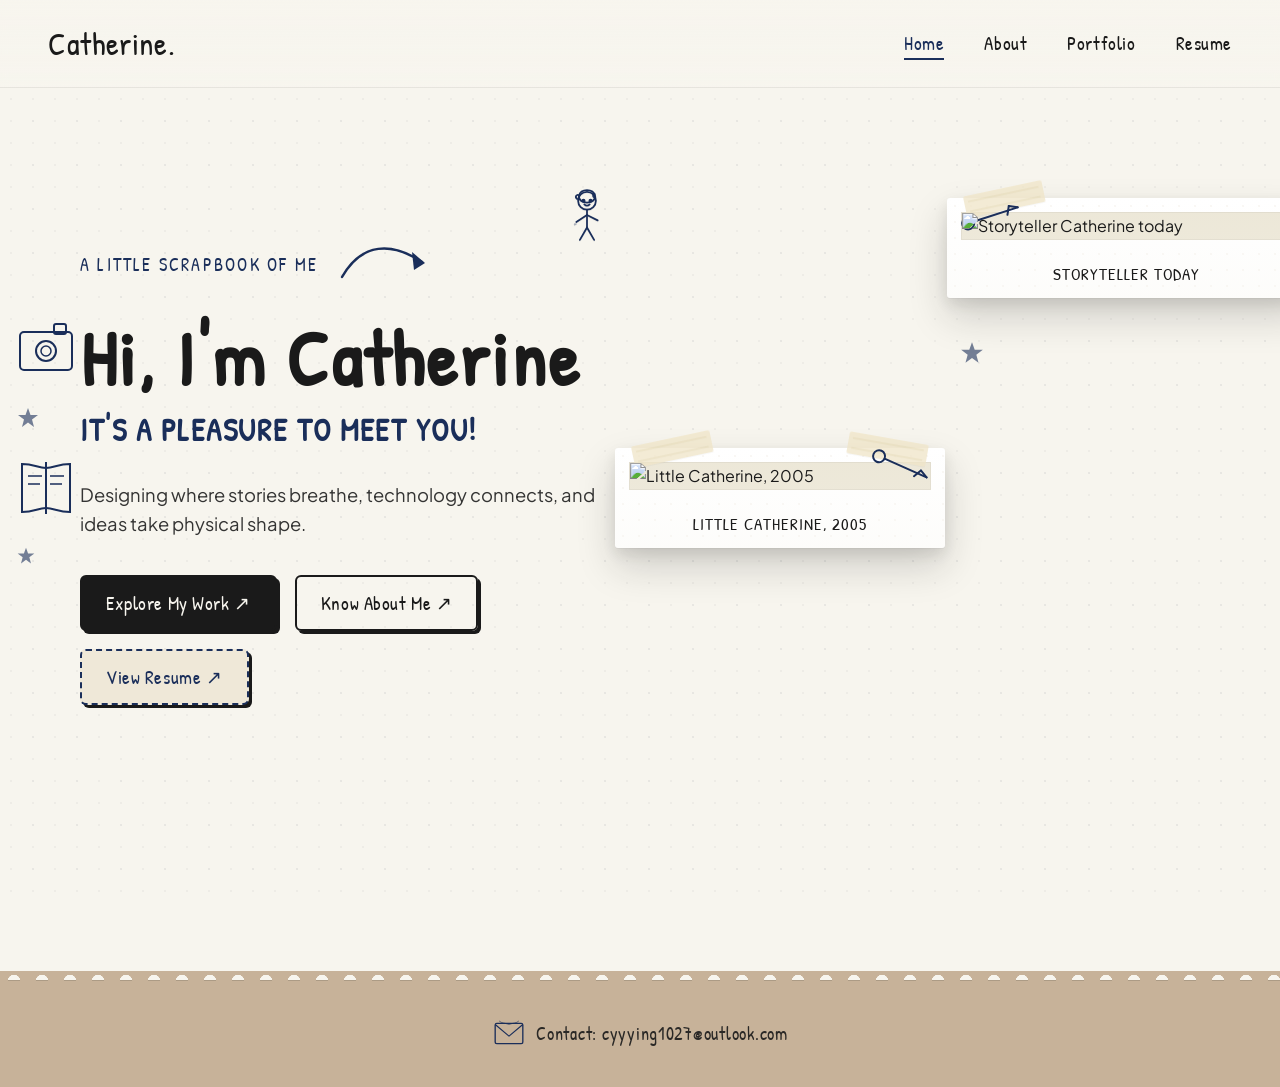
==== index.html @ c25a2c74 "Fix relative paths and apply preload=none for video performance" ====
<!DOCTYPE html>
<html lang="en">
<head>
  <meta charset="UTF-8" />
  <meta name="viewport" content="width=device-width, initial-scale=1.0" />
  <title>Catherine — Scrapbook Portfolio</title>
  <link rel="preconnect" href="https://fonts.googleapis.com" />
  <link rel="preconnect" href="https://fonts.gstatic.com" crossorigin />
  <link href="https://fonts.googleapis.com/css2?family=Patrick+Hand&family=Plus+Jakarta+Sans:wght@400;500;600&display=swap" rel="stylesheet" />
  <link rel="stylesheet" href="style.css" />
</head>
<body class="paper-bg">
  <svg class="doodle-defs" aria-hidden="true">
    <defs>
      <path id="arrow-curve" d="M10,80 C40,20 70,20 100,10" />
      <g id="safety-pin">
        <circle cx="8" cy="8" r="6" fill="none" stroke="#1a2e5a" stroke-width="2"/>
        <line x1="14" y1="8" x2="60" y2="8" stroke="#1a2e5a" stroke-width="2" stroke-linecap="round"/>
        <line x1="60" y1="8" x2="52" y2="4" stroke="#1a2e5a" stroke-width="2" stroke-linecap="round"/>
        <line x1="52" y1="4" x2="48" y2="12" stroke="#1a2e5a" stroke-width="2" stroke-linecap="round"/>
      </g>
      <g id="doodle-camera">
        <rect x="4" y="14" width="52" height="38" rx="4" fill="none" stroke="#1a2e5a" stroke-width="2"/>
        <circle cx="30" cy="33" r="10" fill="none" stroke="#1a2e5a" stroke-width="2"/>
        <circle cx="30" cy="33" r="5" fill="none" stroke="#1a2e5a" stroke-width="1.5"/>
        <rect x="38" y="6" width="12" height="10" rx="2" fill="none" stroke="#1a2e5a" stroke-width="2"/>
      </g>
      <g id="doodle-book">
        <line x1="30" y1="4" x2="30" y2="56" stroke="#1a2e5a" stroke-width="2"/>
        <path d="M6,6 C18,6 22,10 30,10 C38,10 42,6 54,6 L54,54 C42,54 38,50 30,50 C22,50 18,54 6,54 Z" fill="none" stroke="#1a2e5a" stroke-width="2"/>
        <line x1="12" y1="18" x2="26" y2="18" stroke="#1a2e5a" stroke-width="1.5"/>
        <line x1="12" y1="26" x2="24" y2="26" stroke="#1a2e5a" stroke-width="1.5"/>
        <line x1="34" y1="18" x2="48" y2="18" stroke="#1a2e5a" stroke-width="1.5"/>
        <line x1="34" y1="26" x2="46" y2="26" stroke="#1a2e5a" stroke-width="1.5"/>
      </g>
      <g id="doodle-star">
        <path d="M12,2 L14.5,9 L22,9 L16,13.5 L18,21 L12,16.5 L6,21 L8,13.5 L2,9 L9.5,9 Z" fill="#1a2e5a" opacity="0.6"/>
      </g>
      <g id="doodle-little-girl" stroke="#1a2e5a" stroke-width="2" stroke-linecap="round" stroke-linejoin="round" fill="none">
        <circle cx="36" cy="18" r="10"/>
        <path d="M27,12 C29,4 43,4 45,12 C46,14 44,15 43,13 C42,10 45,8 45,12 C46,18 40,20 36,20 C32,20 26,18 27,12 Z"/>
        <path d="M27,12 C24,10 22,14 25,16" stroke-linecap="round"/>
        <circle cx="32" cy="18" r="1.3" fill="#1a2e5a"/>
        <circle cx="40" cy="18" r="1.3" fill="#1a2e5a"/>
        <path d="M33,22 C35,24 37,24 39,22" stroke-linecap="round"/>
        <path d="M36,28 L36,48"/>
        <path d="M36,34 L24,42"/>
        <path d="M36,34 L48,40"/>
        <path d="M36,48 L28,62"/>
        <path d="M36,48 L44,62"/>
        <path d="M25,44 C22,42 20,44 22,46 L25,44 Z" fill="#1a2e5a" opacity="0.35" stroke="none"/>
      </g>
      <g id="doodle-camera-girl" stroke="#1a2e5a" stroke-width="2" stroke-linecap="round" stroke-linejoin="round" fill="none">
        <circle cx="32" cy="16" r="9"/>
        <path d="M24,10 C26,2 38,2 40,10"/>
        <circle cx="28.5" cy="16" r="1.1" fill="#1a2e5a"/>
        <circle cx="35.5" cy="16" r="1.1" fill="#1a2e5a"/>
        <path d="M30,20 C31,21 33,21 34,20" stroke-linecap="round"/>
        <path d="M32,25 L32,46"/>
        <path d="M32,30 L20,38"/>
        <path d="M18,36 L8,34 C6,32 8,28 11,30 L15,33"/>
        <rect x="6" y="24" width="15" height="11" rx="2"/>
        <circle cx="13.5" cy="29.5" r="2.5"/>
        <circle cx="13.5" cy="29.5" r="1" fill="#1a2e5a"/>
        <path d="M21,26 L21,23 C21,21 19,21 19,23"/>
        <path d="M32,30 L44,36"/>
        <path d="M32,46 L25,60"/>
        <path d="M32,46 L39,60"/>
      </g>
      <g id="tape-strip">
        <rect x="0" y="0" width="80" height="22" rx="2" fill="#f0e6c8" opacity="0.75"/>
        <line x1="4" y1="6" x2="76" y2="6" stroke="#d4c79a" stroke-width="0.75" opacity="0.5"/>
        <line x1="4" y1="16" x2="76" y2="16" stroke="#d4c79a" stroke-width="0.75" opacity="0.5"/>
      </g>
      <g id="doodle-envelope">
        <rect x="6" y="12" width="52" height="38" rx="3" fill="none" stroke="#1a2e5a" stroke-width="2.2" stroke-linejoin="round"/>
        <path d="M6,14 L32,36 L58,14" fill="none" stroke="#1a2e5a" stroke-width="2.2" stroke-linejoin="round"/>
        <path d="M6,14 L6,50 M58,14 L58,50" stroke="#1a2e5a" stroke-width="1.6" opacity="0.55"/>
        <path d="M14,8 C18,12 24,11 32,14 C40,11 46,12 50,8" fill="none" stroke="#1a2e5a" stroke-width="1.6" stroke-linecap="round" opacity="0.7"/>
      </g>
    </defs>
  </svg>

  <nav class="top-nav">
    <a href="index.html" class="nav-logo">Catherine.</a>
    <ul class="nav-links">
      <li><a href="index.html" class="nav-link active">Home</a></li>
      <li><a href="about.html" class="nav-link">About</a></li>
      <li><a href="portfolio.html" class="nav-link">Portfolio</a></li>
      <li><a href="assets/resume.pdf" target="_blank" rel="noopener" class="nav-link">Resume</a></li>
    </ul>
  </nav>

  <main class="hero-main">
    <section class="hero-left">
      <div class="kicker-wrap">
        <span class="kicker">A LITTLE SCRAPBOOK OF ME</span>
        <svg class="wiggly-arrow wiggle" width="110" height="60" viewBox="0 0 110 60" aria-hidden="true">
          <path d="M10,45 C30,10 60,10 90,30" fill="none" stroke="#1a2e5a" stroke-width="2.5" stroke-linecap="round"/>
          <polygon points="80,20 93,31 82,38" fill="#1a2e5a"/>
        </svg>
      </div>
      <h1 class="hero-title">Hi, I'm Catherine</h1>
      <h2 class="hero-subtitle">IT'S A PLEASURE TO MEET YOU!</h2>
      <p class="hero-bio">Designing where stories breathe, technology connects, and ideas take physical shape.</p>
      <div class="hero-cta hero-cta--three">
        <a href="portfolio.html" class="btn-hand btn-primary">
          Explore My Work ↗
        </a>
        <a href="about.html" class="btn-hand btn-ghost">
          Know About Me ↗
        </a>
        <a href="assets/resume.pdf" target="_blank" rel="noopener" class="btn-hand btn-ghost btn-ghost--alt">
          View Resume ↗
        </a>
      </div>

      <aside class="margin-doodles left">
        <svg class="doodle-cam wiggle" width="60" height="60" viewBox="0 0 60 60"><use href="#doodle-camera"/></svg>
        <svg class="doodle-star1 wiggle" width="24" height="24" viewBox="0 0 24 24"><use href="#doodle-star"/></svg>
        <svg class="doodle-book wiggle" width="60" height="60" viewBox="0 0 60 60"><use href="#doodle-book"/></svg>
        <svg class="doodle-star2 wiggle" width="20" height="20" viewBox="0 0 24 24"><use href="#doodle-star"/></svg>
      </aside>
    </section>

    <section class="hero-right">
      <article class="polaroid polaroid-childhood wiggle" style="--r: 4deg;">
        <span class="tape tape-tl"><svg width="80" height="22" viewBox="0 0 80 22"><use href="#tape-strip"/></svg></span>
        <span class="tape tape-tr"><svg width="80" height="22" viewBox="0 0 80 22"><use href="#tape-strip"/></svg></span>
        <svg class="pin pin-tr wiggle" width="64" height="16" viewBox="0 0 64 16"><use href="#safety-pin"/></svg>
        <div class="polaroid-img">
          <img src="assets/childhood.jpg" alt="Little Catherine, 2005" loading="eager" decoding="async" style="width: 100%; height: 100%; object-fit: cover; display: block;" />
        </div>
        <div class="polaroid-caption">LITTLE CATHERINE, 2005</div>
      </article>

      <article class="polaroid polaroid-present wiggle" style="--r: -4deg;">
        <span class="tape tape-tl"><svg width="80" height="22" viewBox="0 0 80 22"><use href="#tape-strip"/></svg></span>
        <svg class="pin pin-tl wiggle" width="64" height="16" viewBox="0 0 64 16"><use href="#safety-pin"/></svg>
        <div class="polaroid-img">
          <img src="assets/present.jpg" alt="Storyteller Catherine today" loading="eager" decoding="async" style="width: 100%; height: 100%; object-fit: cover; display: block;" />
        </div>
        <div class="polaroid-caption">STORYTELLER TODAY</div>
      </article>

      <svg class="peek-doodle peek-girl wiggle" width="64" height="70" viewBox="0 0 72 68" aria-hidden="true" style="--r: 16deg;">
        <use href="#doodle-little-girl"/>
      </svg>

      <aside class="margin-doodles right">
        <svg class="doodle-star3 wiggle" width="22" height="22" viewBox="0 0 24 24"><use href="#doodle-star"/></svg>
        <svg class="doodle-star4 wiggle" width="18" height="18" viewBox="0 0 24 24"><use href="#doodle-star"/></svg>
        <svg class="doodle-star5 wiggle" width="26" height="26" viewBox="0 0 24 24"><use href="#doodle-star"/></svg>
      </aside>
    </section>
  </main>

  <footer class="kraft-footer">
    <div class="footer-inner">
      <svg class="footer-envelope wiggle" width="34" height="34" viewBox="0 0 64 64" aria-hidden="true"><use href="#doodle-envelope"/></svg>
      <span class="footer-tag hand-text">Contact: cyyying1027@outlook.com</span>
    </div>
  </footer>

  <script src="script.js"></script>
</body>
</html>
---- style.css ----
:root {
  --paper: #f7f5ee;
  --kraft: #c7b299;
  --ink: #1a1a1a;
  --navy: #1a2e5a;
  --tape: #f0e6c8;
  --shadow: #1a1a1a;
  --sans: 'Plus Jakarta Sans', system-ui, -apple-system, sans-serif;
  --hand: 'Patrick Hand', 'Comic Sans MS', cursive;
  --radius: 6px;
  --ease: cubic-bezier(0.2, 0.8, 0.2, 1);
}

*, *::before, *::after { box-sizing: border-box; }

html, body {
  margin: 0;
  padding: 0;
  min-height: 100%;
  background: var(--paper);
  color: var(--ink);
  font-family: var(--sans);
  font-weight: 400;
  line-height: 1.6;
  -webkit-font-smoothing: antialiased;
  -moz-osx-font-smoothing: grayscale;
}

img,
video {
  image-rendering: -webkit-optimize-contrast;
  image-rendering: crisp-edges;
  image-orientation: from-image;
}

@supports (image-rendering: optimizeQuality) {
  img, video {
    image-rendering: optimizeQuality;
  }
}

img {
  transform: translateZ(0);
  backface-visibility: hidden;
}

.paper-bg {
  background-color: var(--paper);
  background-image:
    radial-gradient(rgba(26,26,26,0.04) 1px, transparent 1px),
    radial-gradient(rgba(26,46,90,0.03) 1px, transparent 1px);
  background-size: 22px 22px, 44px 44px;
  background-position: 0 0, 11px 11px;
  background-attachment: fixed;
}

.doodle-defs {
  position: absolute;
  width: 0;
  height: 0;
  overflow: hidden;
}

p, .edu-desc, .case-desc, .work-desc, .section-sub, .page-lede, .edu-place {
  font-family: var(--sans);
  font-weight: 400;
  line-height: 1.6;
  color: var(--ink);
}

h1, h2, h3, h4, h5, h6 {
  margin: 0 0 0.4em;
}

.hand-text,
.nav-logo,
.nav-link,
.kicker,
.hero-title,
.hero-subtitle,
.btn-hand,
.polaroid-caption,
.notebook-heading,
.notebook-link,
.footer-tag,
.hand-title,
.hand-heading,
.edu-year,
.case-tag,
.work-tag,
.strip-tag,
.star-note,
figcaption {
  font-family: var(--hand);
  letter-spacing: 0.03em;
  line-height: 1.35;
}

.nav-logo {
  font-size: 2rem;
  color: var(--ink);
  text-decoration: none;
  letter-spacing: 0.02em;
}

.nav-link {
  font-size: 1.2rem;
  color: var(--ink);
  text-decoration: none;
  position: relative;
  transition: color 0.2s var(--ease);
}

.nav-link::after {
  content: "";
  position: absolute;
  left: 0;
  right: 0;
  bottom: -4px;
  height: 2px;
  background: var(--navy);
  transform: scaleX(0);
  transform-origin: left;
  transition: transform 0.25s var(--ease);
}

.nav-link:hover,
.nav-link.active {
  color: var(--navy);
}

.nav-link:hover::after,
.nav-link.active::after {
  transform: scaleX(1);
}

.top-nav {
  position: sticky;
  top: 0;
  z-index: 40;
  display: flex;
  align-items: center;
  justify-content: space-between;
  padding: 22px 48px;
  background: linear-gradient(to bottom, rgba(247,245,238,0.95), rgba(247,245,238,0.75));
  backdrop-filter: blur(4px);
  border-bottom: 1.5px solid rgba(26,26,26,0.08);
}

.nav-links {
  list-style: none;
  margin: 0;
  padding: 0;
  display: flex;
  gap: 40px;
}

.hero-main {
  display: grid;
  grid-template-columns: 1.05fr 1fr;
  gap: 48px;
  align-items: center;
  padding: 72px 72px 120px;
  max-width: 1440px;
  margin: 0 auto;
  position: relative;
}

.hero-left {
  position: relative;
  padding: 8px;
}

.kicker-wrap {
  display: flex;
  align-items: center;
  gap: 14px;
  margin-bottom: 22px;
}

.kicker {
  font-size: 1.15rem;
  color: var(--navy);
  text-transform: uppercase;
  letter-spacing: 0.12em;
}

.wiggly-arrow {
  flex: 0 0 auto;
  transform: translateY(-4px);
}

.hero-title {
  font-size: clamp(3rem, 6vw, 5.2rem);
  line-height: 1.05;
  margin: 0 0 12px;
  color: var(--ink);
}

.hero-subtitle {
  font-size: clamp(1.4rem, 2.4vw, 2rem);
  margin: 0 0 28px;
  color: var(--navy);
  letter-spacing: 0.05em;
}

.hero-bio {
  font-size: 1.15rem;
  max-width: 520px;
  margin: 0 0 36px;
  color: var(--ink);
  opacity: 0.88;
}

.hero-cta {
  display: flex;
  flex-wrap: wrap;
  gap: 16px;
  align-items: center;
}

.hero-cta--three {
  justify-content: flex-start;
  gap: 18px;
}

.btn-hand {
  display: inline-flex;
  align-items: center;
  justify-content: center;
  gap: 10px;
  padding: 14px 24px 12px;
  min-height: 52px;
  font-size: 1.2rem;
  text-decoration: none;
  border-radius: var(--radius);
  cursor: pointer;
  border: 2px solid var(--ink);
  background: var(--paper);
  color: var(--ink);
  box-shadow: 3px 3px 0px var(--ink);
  transition: transform 0.2s var(--ease), box-shadow 0.2s var(--ease), background 0.2s var(--ease), border-style 0.2s var(--ease);
  white-space: nowrap;
}

.btn-hand:hover {
  transform: scale(1.04) rotate(0deg);
  box-shadow: 4px 4px 0px var(--ink);
  background: #fbf8ef;
}

.btn-hand:active {
  transform: translate(2px, 2px);
  box-shadow: 1px 1px 0px var(--ink);
}

.btn-primary {
  background: var(--ink);
  color: var(--paper);
}

.btn-primary:hover {
  background: #000;
}

.btn-ghost {
  background: transparent;
}

.btn-ghost--alt {
  background: #efe8d8;
  border-style: dashed;
  border-color: var(--navy);
  color: var(--navy);
}

.margin-doodles {
  position: absolute;
  pointer-events: none;
}

.margin-doodles.left {
  left: -56px;
  top: 30px;
  width: 48px;
  height: 100%;
  display: flex;
  flex-direction: column;
  gap: 28px;
  padding-top: 60px;
}

.margin-doodles.right {
  right: -48px;
  top: 20px;
  width: 48px;
  height: 100%;
  display: flex;
  flex-direction: column;
  gap: 40px;
  padding-top: 40px;
}

.hero-right {
  position: relative;
  min-height: 620px;
  max-width: 680px;
  margin: 0 auto;
  padding: 0 16px;
}

.polaroid {
  position: absolute;
  background: #ffffff;
  padding: 14px 14px 58px;
  border-radius: 3px;
  box-shadow:
    0 1px 0 rgba(26,26,26,0.03),
    0 18px 38px rgba(26,26,26,0.18),
    0 6px 14px rgba(26,26,26,0.09);
  overflow: visible;
  background-image:
    radial-gradient(rgba(199,178,153,0.10) 1px, transparent 1px);
  background-size: 16px 16px;
  background-position: 0 0;
}

.polaroid::before {
  content: "";
  position: absolute;
  inset: 0;
  border-radius: inherit;
  background:
    linear-gradient(180deg, rgba(255,255,255,0) 0%, rgba(247,245,238,0.28) 100%);
  pointer-events: none;
}

.polaroid:hover {
  transform: scale(1.04) rotate(0deg) !important;
  box-shadow:
    4px 4px 0px var(--ink),
    0 22px 44px rgba(26,26,26,0.22);
  z-index: 20 !important;
  animation-play-state: paused !important;
}

.polaroid.wiggle {
  animation: wiggle 5.8s ease-in-out infinite;
  animation-play-state: running;
}

.polaroid-present.wiggle {
  animation-duration: 5.3s;
  animation-delay: -1.3s;
}

.polaroid-childhood.wiggle {
  animation-duration: 6.3s;
  animation-delay: -3.1s;
}

.polaroid-present {
  top: 38px;
  left: 20px;
  width: 360px;
  z-index: 2;
}

.polaroid-childhood {
  top: 288px;
  right: 14px;
  width: 330px;
  z-index: 1;
}

.peek-doodle {
  position: absolute;
  pointer-events: none;
  z-index: 5;
  filter: drop-shadow(0 1px 0 rgba(26,26,26,0.06));
}

.peek-doodle.wiggle {
  animation-duration: 4.6s;
  animation-delay: -0.9s;
}

.peek-girl {
  top: 20px;
  right: 340px;
}

.polaroid-img {
  width: 100%;
  overflow: hidden;
  background: #ece7d7;
  border: 1px solid rgba(26,26,26,0.05);
  display: block;
}

.polaroid-img img {
  width: 100%;
  height: auto;
  max-width: 100%;
  display: block;
}

.polaroid-caption {
  position: absolute;
  bottom: 12px;
  left: 0;
  right: 0;
  text-align: center;
  font-size: 1.05rem;
  color: var(--ink);
  letter-spacing: 0.06em;
}

.tape {
  position: absolute;
  display: inline-block;
  pointer-events: none;
  filter: drop-shadow(0 1px 0 rgba(0,0,0,0.04));
}

.tape-tl { top: -10px; left: 18px; transform: rotate(-12deg); }
.tape-tr { top: -10px; right: 18px; transform: rotate(10deg); }
.tape-br { bottom: -10px; right: 20px; transform: rotate(-6deg); }
.tape-bl { bottom: -10px; left: 20px; transform: rotate(8deg); }

.pin {
  position: absolute;
  pointer-events: none;
}

.pin-tr { top: 10px; right: 12px; transform: rotate(24deg); }
.pin-tl { top: 10px; left: 12px; transform: rotate(-18deg); }
.pin-br { bottom: 10px; right: 12px; transform: rotate(-160deg); }

.notebook-card {
  position: absolute;
  bottom: 0;
  left: 0;
  right: 20%;
  background: #fdfaf0;
  border: 1.5px solid rgba(26,26,26,0.1);
  border-radius: 4px;
  padding: 28px 28px 24px 60px;
  transform: rotate(-1.5deg);
  box-shadow: 0 14px 40px rgba(26,26,26,0.14);
  transition: transform 0.35s var(--ease), box-shadow 0.35s var(--ease);
}

.notebook-card:hover {
  transform: scale(1.02) rotate(0deg);
  box-shadow: 4px 4px 0px var(--ink), 0 16px 40px rgba(26,26,26,0.18);
}

.notebook-spiral {
  position: absolute;
  top: 0;
  bottom: 0;
  left: 22px;
  display: flex;
  flex-direction: column;
  justify-content: space-evenly;
  gap: 4px;
  padding: 14px 0;
}

.notebook-spiral span {
  width: 16px;
  height: 16px;
  border: 2px solid var(--ink);
  border-radius: 50%;
  background: var(--paper);
}

.notebook-lines {
  position: absolute;
  inset: 18px 18px 18px 54px;
  background-image: repeating-linear-gradient(
    to bottom,
    transparent 0,
    transparent 23px,
    rgba(26,46,90,0.12) 24px
  );
  pointer-events: none;
}

.notebook-heading {
  position: relative;
  font-size: 1.3rem;
  margin: 0 0 16px;
  color: var(--ink);
}

.star-note {
  color: var(--navy);
}

.video-wrap {
  position: relative;
  width: 100%;
  aspect-ratio: 16 / 9;
  background: var(--ink);
  border-radius: 3px;
  overflow: hidden;
  margin-bottom: 14px;
  border: 1.5px solid var(--ink);
}

.video-wrap video {
  width: 100%;
  height: 100%;
  object-fit: cover;
  display: block;
  background: #111;
}

.video-play {
  position: absolute;
  inset: 0;
  margin: auto;
  width: 56px;
  height: 56px;
  border-radius: 50%;
  background: rgba(247,245,238,0.92);
  border: 2px solid var(--ink);
  cursor: pointer;
  display: grid;
  place-items: center;
  transition: transform 0.2s var(--ease), background 0.2s var(--ease);
  padding: 0;
  box-shadow: 2px 2px 0px var(--ink);
}

.video-play:hover {
  transform: scale(1.08);
  background: #fff;
}

.video-play.is-playing {
  opacity: 0;
  pointer-events: none;
}

.notebook-link {
  display: inline-flex;
  align-items: center;
  gap: 8px;
  font-size: 1.1rem;
  color: var(--navy);
  text-decoration: none;
}

.notebook-link:hover {
  text-decoration: underline;
  text-underline-offset: 4px;
}

.kraft-footer {
  background: var(--kraft);
  color: var(--ink);
  padding: 36px 48px;
  margin-top: 80px;
  border-top: 1.5px solid rgba(26,26,26,0.15);
  position: relative;
}

.kraft-footer::before {
  content: "";
  position: absolute;
  top: -10px;
  left: 0;
  right: 0;
  height: 10px;
  background-image:
    radial-gradient(circle at 14px 10px, transparent 6px, var(--kraft) 6.5px);
  background-size: 28px 10px;
  background-repeat: repeat-x;
}

.footer-inner {
  max-width: 1440px;
  margin: 0 auto;
  display: flex;
  align-items: center;
  justify-content: center;
  gap: 10px;
  flex-wrap: wrap;
  padding: 0 20px;
}

.footer-envelope {
  width: 34px;
  height: 34px;
  flex-shrink: 0;
  display: inline-block;
}

.footer-tag {
  font-size: 1.15rem;
  opacity: 0.9;
  letter-spacing: 0.04em;
}

.page-main {
  max-width: 1200px;
  margin: 0 auto;
  padding: 60px 48px 40px;
}

.page-header {
  text-align: left;
  margin-bottom: 56px;
  max-width: 820px;
}

.hand-title {
  font-size: clamp(2.6rem, 5vw, 4.2rem);
  margin: 0 0 18px;
  color: var(--ink);
}

.page-lede {
  font-size: 1.15rem;
  opacity: 0.88;
  margin: 0;
  max-width: 680px;
}

.section-head {
  display: flex;
  align-items: center;
  flex-wrap: wrap;
  gap: 14px;
  margin-bottom: 28px;
}

.section-head p {
  flex-basis: 100%;
  margin: 0;
  opacity: 0.82;
}

.hand-heading {
  font-size: clamp(1.8rem, 3vw, 2.4rem);
  color: var(--ink);
  margin: 0;
}

.head-icon,
.head-arrow {
  flex: 0 0 auto;
}

.section-sub {
  margin: 0 0 10px;
}

.about-split {
  display: grid;
  grid-template-columns: 1fr 1.15fr;
  gap: 56px;
  align-items: start;
  margin-bottom: 88px;
}

.scrap-card {
  position: relative;
  background: #fffdf7;
  border: 1.5px solid rgba(26,26,26,0.08);
  border-radius: 4px;
  padding: 28px;
  box-shadow: 0 8px 24px rgba(26,26,26,0.08);
  transition: transform 0.35s var(--ease), box-shadow 0.35s var(--ease);
}

.scrap-card:hover {
  transform: scale(1.02) rotate(0deg) !important;
  box-shadow: 4px 4px 0px var(--ink), 0 10px 28px rgba(26,26,26,0.12);
}

.bio-card p + p {
  margin-top: 12px;
}

.postit-card {
  background: linear-gradient(180deg, #fffdf4 0%, #fbf6e4 100%);
  border: none;
  padding: 36px 30px 30px;
  border-radius: 2px;
  box-shadow:
    0 1px 0 rgba(26,26,26,0.04),
    0 10px 28px rgba(26,26,26,0.10);
  clip-path: polygon(
    0% 2%, 3% 0%, 8% 1.5%, 14% 0%, 20% 2%, 28% 0.5%, 36% 1.8%, 44% 0%,
    52% 2%, 60% 0.3%, 68% 1.6%, 76% 0%, 84% 1.8%, 92% 0.5%, 100% 2.2%,
    99% 12%, 100% 24%, 98.5% 36%, 100% 48%, 99.2% 60%, 100% 72%, 98.8% 84%, 100% 96%,
    98% 98%, 90% 100%, 82% 98.2%, 74% 100%, 66% 98.6%, 58% 100%, 50% 98%, 42% 100%,
    34% 98.4%, 26% 100%, 18% 98.2%, 10% 100%, 2% 98%, 0% 88%, 1.2% 76%, 0% 64%,
    0.8% 52%, 0% 40%, 1.4% 28%, 0% 16%
  );
  position: relative;
}

.postit-card::after {
  content: "";
  position: absolute;
  inset: 0;
  background-image:
    radial-gradient(rgba(199,178,153,0.18) 1px, transparent 1px),
    radial-gradient(rgba(199,178,153,0.10) 1px, transparent 1px);
  background-size: 18px 18px, 36px 36px;
  background-position: 0 0, 9px 9px;
  border-radius: inherit;
  pointer-events: none;
  mix-blend-mode: multiply;
  opacity: 0.55;
}

.postit-card > * {
  position: relative;
  z-index: 1;
}

.bio-accent-row {
  display: flex;
  flex-wrap: wrap;
  gap: 12px;
  align-items: center;
  margin: 0 0 18px;
}

.hand-tag {
  display: inline-flex;
  align-items: center;
  gap: 6px;
  padding: 6px 14px;
  border-radius: 999px;
  border: 1.5px dashed rgba(26,46,90,0.45);
  background: rgba(26,46,90,0.04);
  color: var(--navy);
  font-family: var(--hand);
  letter-spacing: 0.03em;
  line-height: 1.35;
  font-size: 1.05rem;
}

.hand-tag-name {
  background: rgba(26,46,90,0.08);
}

.hand-tag-isfp {
  position: relative;
  padding-right: 40px;
}

.doodle-sparkle-inline {
  position: absolute;
  right: 6px;
  top: 50%;
  transform: translateY(-50%);
  --r: 8deg;
  animation-duration: 3.4s;
}

.bio-text {
  margin: 0;
  font-size: 1.05rem;
  line-height: 1.7;
  color: var(--ink);
}

.photo-strip {
  display: grid;
  grid-template-columns: repeat(3, 1fr);
  gap: 14px;
  align-items: start;
}

.photo-strip-collage {
  display: block;
  position: relative;
  min-height: 620px;
  height: auto;
  overflow: visible;
  width: 100%;
}

.photo-strip-collage .strip-img {
  position: absolute;
  background: #ffffff;
  padding: 6px;
  border-radius: 2px;
  border: 1px solid rgba(26,26,26,0.06);
  overflow: visible;
  height: auto;
  box-shadow:
    0 1px 0 rgba(26,26,26,0.03),
    0 14px 30px rgba(26,26,26,0.16),
    0 4px 10px rgba(26,26,26,0.08);
  transition: transform 0.35s var(--ease), box-shadow 0.35s var(--ease);
  transform: rotate(var(--r, 0deg));
}

.photo-strip-collage .strip-1 {
  top: 10px;
  left: 0px;
  width: 56%;
  max-width: 310px;
}

.photo-strip-collage .strip-2 {
  top: 180px;
  left: 38%;
  width: 58%;
  max-width: 320px;
}

.photo-strip-collage .strip-3 {
  top: 360px;
  left: 4%;
  width: 54%;
  max-width: 300px;
}

.photo-strip-collage .strip-img:hover {
  transform: scale(1.04) rotate(0deg) !important;
  box-shadow:
    4px 4px 0px var(--ink),
    0 20px 40px rgba(26,26,26,0.20);
  z-index: 10 !important;
}

.strip-img img {
  display: block;
  width: 100%;
  height: auto;
  max-width: 100%;
  object-fit: cover;
  border-radius: 1px;
}

.photo-strip-collage img {
  display: block;
  width: 100%;
  height: auto;
  max-width: 100%;
  object-fit: cover;
  border-radius: 1px;
}

.strip-tag {
  position: absolute;
  bottom: 6px;
  left: 0;
  right: 0;
  text-align: center;
  font-size: 0.95rem;
  color: var(--navy);
  letter-spacing: 0.05em;
}

.academic-section {
  margin-bottom: 96px;
}

.experience-section {
  margin-bottom: 112px;
}

.experience-timeline {
  display: grid;
  gap: 36px;
}

.experience-entry {
  display: grid;
  grid-template-columns: 1.15fr 1fr;
  gap: 32px;
  align-items: stretch;
  padding: 28px 30px 30px;
}

.experience-entry:nth-of-type(2) {
  grid-template-columns: 1fr 1.15fr;
}

.experience-entry:nth-of-type(2) .experience-content {
  order: 2;
}

.experience-entry:nth-of-type(2) .experience-polaroids {
  order: 1;
}

.experience-badges {
  display: flex;
  flex-wrap: wrap;
  gap: 10px;
  margin-bottom: 10px;
}

.exp-badge {
  display: inline-flex;
  align-items: center;
  padding: 5px 12px 6px;
  border-radius: 999px;
  font-size: 0.92rem;
  letter-spacing: 0.05em;
  border: 1.5px dashed var(--navy);
  background: rgba(26, 46, 90, 0.06);
  color: var(--navy);
}

.exp-date {
  background: rgba(26, 46, 90, 0.06);
}

.exp-loc {
  background: rgba(199, 178, 153, 0.18);
  border-color: #a89172;
  color: #5a462e;
}

.experience-role {
  margin: 4px 0 2px;
  font-size: 1.55rem;
  line-height: 1.2;
  color: var(--ink);
}

.experience-company {
  margin: 0 0 14px;
  font-size: 1.08rem;
  letter-spacing: 0.04em;
  color: var(--navy);
  opacity: 0.92;
}

.experience-bullets {
  margin: 0;
  padding-left: 18px;
  color: var(--ink);
  font-family: var(--sans);
  font-weight: 400;
  line-height: 1.7;
  font-size: 1rem;
}

.experience-bullets li {
  margin-bottom: 6px;
}

.experience-bullets li::marker {
  color: var(--navy);
}

.experience-polaroids {
  position: relative;
  min-height: 360px;
  padding: 10px 6px 20px;
}

.exp-polaroid {
  position: absolute;
  background: #ffffff;
  padding: 5px 5px 6px;
  border-radius: 2px;
  border: 1px solid rgba(26, 26, 26, 0.06);
  box-shadow:
    0 1px 0 rgba(26, 26, 26, 0.03),
    0 12px 26px rgba(26, 26, 26, 0.16),
    0 4px 10px rgba(26, 26, 26, 0.08);
  transition: transform 0.35s var(--ease), box-shadow 0.35s var(--ease);
  transform: rotate(var(--r, 0deg));
  overflow: visible;
}

.exp-polaroid img {
  display: block;
  width: 100%;
  height: auto;
  max-width: 100%;
  object-fit: cover;
  border-radius: 1px;
}

.published-works {
  margin-top: 22px;
  padding: 18px 18px 16px;
  background: #fbf8ef;
  border: 1.5px dashed var(--navy);
  border-radius: 8px;
  position: relative;
  box-shadow: 3px 3px 0px rgba(26, 46, 90, 0.18);
}

.published-works::before {
  content: '';
  position: absolute;
  top: -10px;
  left: 18px;
  width: 56px;
  height: 20px;
  background: repeating-linear-gradient(
    135deg,
    #e8d9b3 0px,
    #e8d9b3 4px,
    #dfcaa2 4px,
    #dfcaa2 8px
  );
  border-radius: 2px;
  opacity: 0.9;
  box-shadow: 0 2px 5px rgba(0,0,0,0.12);
}

.published-title {
  margin: 4px 0 14px;
  font-size: 1.25rem;
  color: var(--navy);
  letter-spacing: 0.04em;
}

.published-links {
  display: flex;
  flex-direction: column;
  gap: 10px;
}

.tag-link {
  display: inline-flex;
  align-items: center;
  gap: 10px;
  padding: 10px 16px 9px;
  background: var(--paper);
  color: var(--ink);
  text-decoration: none;
  border: 1.5px solid var(--ink);
  border-radius: 100px;
  font-family: 'Patrick Hand', cursive;
  font-size: 1.08rem;
  letter-spacing: 0.035em;
  box-shadow: 2px 2px 0px var(--ink);
  transition: transform 0.22s var(--ease), box-shadow 0.22s var(--ease), background 0.22s var(--ease);
  transform: rotate(var(--r, 0deg));
  position: relative;
  width: fit-content;
  max-width: 100%;
}

.tag-link--1 { --r: -0.8deg; }
.tag-link--2 { --r: 0.6deg; margin-left: 14px; }
.tag-link--3 { --r: -0.3deg; margin-left: 6px; }

.tag-link__pin {
  font-size: 1rem;
  line-height: 1;
  flex-shrink: 0;
  display: inline-flex;
}

.tag-link__text {
  white-space: nowrap;
  overflow: hidden;
  text-overflow: ellipsis;
}

.tag-link:hover,
.tag-link:focus-visible {
  transform: translateY(-3px) rotate(0deg) scale(1.03);
  box-shadow: 4px 5px 0px var(--ink);
  background: #fffaf0;
  outline: none;
}

.tag-link:active {
  transform: translateY(0px) translate(2px, 2px) rotate(0deg);
  box-shadow: 0px 0px 0px var(--ink);
}

.exp-p1 {
  top: 4px;
  left: 0px;
  width: 46%;
  max-width: 220px;
}

.exp-p2 {
  top: 54px;
  left: 30%;
  width: 52%;
  max-width: 240px;
}

.exp-p3 {
  top: 208px;
  left: 8%;
  width: 46%;
  max-width: 210px;
}

.exp-polaroid:hover {
  transform: scale(1.05) rotate(0deg) !important;
  box-shadow:
    4px 4px 0px var(--ink),
    0 18px 36px rgba(26, 26, 26, 0.20);
  z-index: 10 !important;
}

.exp-star1,
.exp-star2 {
  position: absolute;
  z-index: 5;
}
.exp-star1 { top: 18px; right: 12px; }
.exp-star2 { bottom: 14px; right: 8px; }

.timeline {
  display: grid;
  gap: 24px;
}

.edu-card {
  padding: 26px 28px;
}

.edu-meta {
  display: flex;
  align-items: center;
  gap: 12px;
  margin-bottom: 8px;
}

.edu-year {
  font-size: 1rem;
  color: var(--navy);
  letter-spacing: 0.1em;
}

.edu-school {
  font-family: var(--sans);
  font-size: 1.2rem;
  font-weight: 600;
  margin: 4px 0 2px;
  color: var(--ink);
}

.edu-place {
  margin: 0 0 10px;
  font-style: normal;
  opacity: 0.78;
  font-size: 0.98rem;
}

.edu-desc {
  margin: 0;
}

.doodle-star-s {
  width: 18px;
  height: 18px;
}

.photo-grid-section {
  margin-bottom: 24px;
}

.photo-grid {
  display: grid;
  grid-template-columns: repeat(3, 1fr);
  gap: 24px;
}

.photo-item {
  margin: 0;
  padding: 10px 10px 40px;
  position: relative;
}

.photo-1 { transform: rotate(-2deg); }
.photo-2 { transform: rotate(1.5deg); }
.photo-3 { transform: rotate(-1deg); }
.photo-4 { transform: rotate(2deg); }
.photo-5 { transform: rotate(-1.5deg); }
.photo-6 { transform: rotate(1deg); }

.photo-item img {
  width: 100%;
  aspect-ratio: 1 / 1;
  object-fit: cover;
  display: block;
  border-radius: 2px;
}

.photo-item figcaption {
  position: absolute;
  bottom: 10px;
  left: 0;
  right: 0;
  text-align: center;
  font-size: 1rem;
  color: var(--ink);
  letter-spacing: 0.06em;
}

.cases-section {
  margin-bottom: 96px;
}

.case-card {
  display: grid;
  grid-template-columns: 1.2fr 1fr;
  gap: 32px;
  align-items: stretch;
  padding: 22px;
  margin-bottom: 28px;
}

.case-featured {
  grid-template-columns: 1.4fr 1fr;
  padding: 26px;
}

.case-row {
  display: grid;
  grid-template-columns: 1fr 1fr;
  gap: 28px;
}

.case-row .case-card {
  grid-template-columns: 1fr;
  padding: 18px;
  margin-bottom: 0;
}

.case-row .case-body {
  padding: 4px 4px 0;
}

.case-media {
  background: #ece7d7;
  border-radius: 3px;
  overflow: visible;
  padding: 4px;
  box-sizing: border-box;
  margin-bottom: 14px;
}

.case-row .case-media {
  padding: 4px;
  margin-bottom: 14px;
}

.case-card--wide {
  background: var(--paper);
}

.case-video video {
  width: 100%;
  height: auto;
  max-width: 100%;
  display: block;
  background: #0b0b0b;
}

.work-categories-section {
  margin-top: 24px;
  margin-bottom: 48px;
}

.work-category {
  margin-bottom: 56px;
}

.category-head {
  display: flex;
  align-items: center;
  gap: 18px;
  margin: 0 0 22px;
}

.category-title {
  font-size: 1.6rem;
  letter-spacing: 0.06em;
  color: var(--navy);
  margin: 0;
}

.category-line {
  flex: 1;
  height: 2px;
  background: repeating-linear-gradient(
    90deg,
    var(--ink) 0 8px,
    transparent 8px 16px
  );
  opacity: 0.28;
}

.category-grid {
  display: grid;
  grid-template-columns: repeat(3, 1fr);
  gap: 28px;
}

.work-media--polaroid {
  background: #ffffff;
  padding: 8px;
  border: 1px solid rgba(26,26,26,0.06);
  box-shadow:
    0 1px 0 rgba(26,26,26,0.03),
    0 14px 26px rgba(26,26,26,0.14),
    0 4px 10px rgba(26,26,26,0.08);
  margin-bottom: 0;
  border-radius: 2px;
  aspect-ratio: auto;
  overflow: visible;
}

.work-media--polaroid img {
  width: 100%;
  height: auto;
  max-width: 100%;
  display: block;
  background: #ece7d7;
  border-radius: 1px;
  transition: transform 0.4s var(--ease);
}

.work-card:hover .work-media--polaroid img {
  transform: scale(1.04);
}

.work-card--video {
  padding: 16px;
}

.work-media--video {
  background: #ffffff;
  padding: 6px;
  border: 1px solid rgba(26,26,26,0.06);
  box-shadow:
    0 1px 0 rgba(26,26,26,0.03),
    0 14px 28px rgba(26,26,26,0.15),
    0 4px 10px rgba(26,26,26,0.08);
  border-radius: 2px;
  overflow: visible;
  margin-bottom: 12px;
}

.work-media--video video {
  width: 100%;
  height: auto;
  max-width: 100%;
  display: block;
  background: #0b0b0b;
}

.case-media img {
  width: 100%;
  height: auto;
  max-width: 100%;
  object-fit: contain;
  display: block;
}

.case-body {
  padding: 8px 8px 4px;
  display: flex;
  flex-direction: column;
}

.case-tag {
  font-size: 0.95rem;
  color: var(--navy);
  letter-spacing: 0.08em;
  margin-bottom: 4px;
}

.case-title {
  font-family: var(--sans);
  font-size: 1.4rem;
  font-weight: 600;
  margin: 4px 0 10px;
  color: var(--ink);
}

.case-desc {
  margin: 0 0 14px;
}

.case-points {
  list-style: none;
  padding: 0;
  margin: auto 0 0;
  border-top: 1px dashed rgba(26,26,26,0.15);
  padding-top: 12px;
}

.case-points li {
  font-family: var(--sans);
  font-size: 0.95rem;
  line-height: 1.6;
  color: var(--ink);
  opacity: 0.88;
}

.case-points li span {
  font-weight: 600;
  margin-right: 6px;
  color: var(--navy);
  font-family: var(--sans);
}

.work-grid-section {
  margin-bottom: 24px;
}

.work-grid {
  display: grid;
  grid-template-columns: repeat(3, 1fr);
  gap: 24px;
}

.work-card {
  overflow: visible;
  padding: 14px;
  transform: rotate(-0.4deg);
}

.work-card:nth-child(2n) {
  transform: rotate(0.8deg);
}

.work-card:nth-child(3n) {
  transform: rotate(-0.8deg);
}

.work-media {
  overflow: visible;
  border-radius: 3px;
  background: #ece7d7;
  margin-bottom: 14px;
  padding: 4px;
  box-sizing: border-box;
}

.work-media img {
  width: 100%;
  height: auto;
  max-width: 100%;
  object-fit: contain;
  display: block;
  transition: transform 0.4s var(--ease);
}

.work-card:hover .work-media img {
  transform: scale(1.05);
}

.work-meta {
  padding: 0 4px 4px;
}

.work-tag {
  display: inline-block;
  font-size: 0.9rem;
  color: var(--navy);
  letter-spacing: 0.06em;
  margin-bottom: 4px;
}

.work-title {
  font-family: var(--sans);
  font-size: 1.15rem;
  font-weight: 600;
  margin: 0 0 6px;
  color: var(--ink);
}

.work-desc {
  margin: 0;
  font-size: 0.96rem;
  opacity: 0.82;
}

@keyframes wiggle {
  0%, 100% { transform: translate(0, 0) rotate(var(--r, 0deg)); }
  25% { transform: translate(0.5px, -1px) rotate(calc(var(--r, 0deg) + 1deg)); }
  50% { transform: translate(-0.5px, 0.5px) rotate(calc(var(--r, 0deg) - 0.5deg)); }
  75% { transform: translate(0.8px, 0.8px) rotate(calc(var(--r, 0deg) + 0.6deg)); }
}

.wiggle {
  --r: 0deg;
  animation: wiggle 4s ease-in-out infinite;
  animation-play-state: running;
}

.doodle-star1 { --r: -6deg; animation-duration: 4.5s; }
.doodle-star2 { --r: 8deg; animation-duration: 5.2s; animation-delay: -1s; }
.doodle-star3 { --r: -3deg; animation-duration: 3.8s; animation-delay: -0.4s; }
.doodle-star4 { --r: 5deg; animation-duration: 4.8s; animation-delay: -1.6s; }
.doodle-star5 { --r: -8deg; animation-duration: 5.6s; animation-delay: -0.8s; }
.doodle-cam { --r: -4deg; animation-duration: 6s; }
.doodle-book { --r: 3deg; animation-duration: 6.4s; animation-delay: -1.2s; }
.pin-tr { animation-duration: 5s; --r: 24deg; }
.pin-tl { animation-duration: 5.4s; --r: -18deg; animation-delay: -0.6s; }
.pin-br { animation-duration: 5.2s; --r: -160deg; animation-delay: -0.4s; }
.wiggly-arrow { animation-duration: 4.2s; }
.head-icon { animation-duration: 5.2s; }
.head-arrow { animation-duration: 4.6s; --r: 0deg; }
.doodle-star-s { animation-duration: 4.4s; }

@keyframes floatWiggle {
  0%, 100% { transform: translate(0, 0) rotate(var(--r, 0deg)); box-shadow: 0 14px 28px rgba(26,26,26,0.10), 0 4px 10px rgba(26,26,26,0.06); }
  25% { transform: translate(1px, -5px) rotate(calc(var(--r, 0deg) + 1deg)); box-shadow: 0 22px 40px rgba(26,26,26,0.16), 0 6px 14px rgba(26,26,26,0.08); }
  50% { transform: translate(-1px, -2px) rotate(calc(var(--r, 0deg) - 0.8deg)); box-shadow: 0 18px 34px rgba(26,26,26,0.13), 0 5px 12px rgba(26,26,26,0.07); }
  75% { transform: translate(2px, -6px) rotate(calc(var(--r, 0deg) + 0.6deg)); box-shadow: 0 26px 44px rgba(26,26,26,0.18), 0 7px 16px rgba(26,26,26,0.08); }
}

@keyframes pageTitleFloat {
  0%   { opacity: 0; transform: translateY(-10px) rotate(-0.6deg); }
  60%  { opacity: 1; transform: translateY(0px)  rotate(0.4deg); }
  100% { opacity: 1; transform: translateY(-2px) rotate(-0.2deg); }
}

.page-title-float {
  animation: pageTitleFloat 1.8s var(--ease) both, floatWiggle 7s ease-in-out 1.8s infinite;
  --r: -0.2deg;
  display: inline-block;
}

.hub-section {
  margin: 16px 0 92px;
}

.hub-grid {
  display: grid;
  grid-template-columns: repeat(3, minmax(0, 1fr));
  gap: 28px;
  max-width: 1100px;
  margin: 0 auto;
  align-items: stretch;
}

.hub-card {
  position: relative;
  display: flex;
  flex-direction: column;
  padding: 28px 22px 22px;
  text-decoration: none;
  color: inherit;
  background: var(--paper);
  transform: rotate(var(--r, 0deg));
  transition: transform 0.35s var(--ease), box-shadow 0.35s var(--ease);
  animation: floatWiggle 6.2s ease-in-out infinite;
  cursor: pointer;
  overflow: visible;
}

.hub-card:nth-child(1) { animation-duration: 6.2s; animation-delay: 0s; }
.hub-card:nth-child(2) { animation-duration: 6.8s; animation-delay: -1.2s; }
.hub-card:nth-child(3) { animation-duration: 7.0s; animation-delay: -2.6s; }

.hub-card:hover,
.hub-card:focus-visible {
  animation-play-state: paused;
  transform: translateY(-6px) scale(1.03) rotate(0deg) !important;
  box-shadow:
    6px 6px 0px var(--ink),
    0 22px 42px rgba(26,26,26,0.22);
  outline: none;
}

.hub-icon {
  display: flex;
  align-items: center;
  justify-content: center;
  padding: 14px 0 10px;
  margin-bottom: 10px;
  opacity: 0.98;
}

.hub-icon svg {
  width: 92px;
  height: auto;
  max-width: 100%;
}

.hub-label {
  text-align: center;
  font-size: 1.55rem;
  color: var(--navy);
  letter-spacing: 0.04em;
  margin: 2px 0 8px;
}

.hub-desc {
  margin: 0 auto 16px;
  max-width: 30ch;
  text-align: center;
  font-size: 0.98rem;
  line-height: 1.6;
  color: var(--ink);
  opacity: 0.86;
  font-family: var(--sans);
  font-weight: 400;
}

.hub-arrow {
  margin-top: auto;
  text-align: center;
  font-size: 1.05rem;
  color: var(--navy);
  letter-spacing: 0.04em;
  padding-top: 10px;
  border-top: 1px dashed rgba(26,26,26,0.14);
}

.hub-star {
  position: absolute;
  z-index: 5;
}

.hub-card:nth-child(1) .hub-star { top: 16px; right: 18px; }
.hub-card:nth-child(2) .hub-star { top: 20px; left: 16px; }
.hub-card:nth-child(3) .hub-star { bottom: 16px; left: 18px; }

.category-section {
  margin-bottom: 96px;
  scroll-margin-top: 28px;
}

.aigc-grid {
  display: grid;
  grid-template-columns: repeat(auto-fit, minmax(400px, 1fr));
  gap: 28px;
}

.aigc-card {
  position: relative;
  padding: 22px;
  display: flex;
  flex-direction: column;
  background: var(--paper);
  transform: rotate(-0.6deg);
  overflow: visible;
}

.aigc-card:nth-of-type(2) {
  transform: rotate(0.8deg);
}

.project-media {
  width: 100%;
  background: #ece7d7;
  padding: 6px;
  border-radius: 6px;
  box-sizing: border-box;
  margin-bottom: 18px;
}

.project-media video {
  display: block;
  background: #0b0b0b;
}

.project-media--center {
  display: flex;
  justify-content: center;
  align-items: flex-start;
  background: #ece7d7;
}

.project-body {
  width: 100%;
}

.project-tag {
  font-size: 0.96rem;
  color: var(--navy);
  letter-spacing: 0.08em;
  margin-bottom: 4px;
}

.project-title {
  font-family: var(--sans);
  font-size: 1.42rem;
  font-weight: 600;
  margin: 4px 0 10px;
  color: var(--ink);
}

.project-desc {
  margin: 0 0 14px;
  line-height: 1.68;
  color: var(--ink);
  font-size: 1rem;
}

.project-points {
  list-style: none;
  padding: 0;
  margin: 0;
  border-top: 1px dashed rgba(26,26,26,0.15);
  padding-top: 12px;
  width: 100%;
  box-sizing: border-box;
}

.project-points li {
  font-family: var(--sans);
  font-size: 0.96rem;
  line-height: 1.68;
  color: var(--ink);
  opacity: 0.88;
  margin-bottom: 3px;
}

.project-points li span {
  font-weight: 600;
  color: var(--navy);
  margin-right: 6px;
  font-family: var(--sans);
}

.project-body--center,
.project-points--compact {
  max-width: 700px;
  margin-left: auto;
  margin-right: auto;
}

.poster-grid {
  display: grid;
  grid-template-columns: repeat(2, minmax(0, 1fr));
  gap: 32px;
}

.poster-card {
  position: relative;
  padding: 14px;
  background: #ffffff;
  border-radius: 3px;
  border: 1px solid rgba(26,26,26,0.06);
  box-shadow:
    0 1px 0 rgba(26,26,26,0.03),
    0 22px 44px rgba(26,26,26,0.18),
    0 7px 16px rgba(26,26,26,0.09);
  margin: 0;
  overflow: visible;
}

.poster-card:nth-of-type(1) { transform: rotate(-1deg); }
.poster-card:nth-of-type(2) { transform: rotate(1.2deg); }

.poster-card img {
  width: 100%;
  height: auto;
  max-width: 100%;
  display: block;
  object-fit: contain;
  border-radius: 2px;
  background: #ece7d7;
}

.photovideo-grid {
  display: block;
  max-width: 860px;
  margin: 0 auto;
}

.photovideo-card {
  position: relative;
  padding: 24px;
  background: var(--paper);
  transform: rotate(-0.4deg);
  overflow: visible;
}

@keyframes pop-in {
  0% {
    opacity: 0;
    transform: scale(0.9) translateY(18px);
  }
  60% {
    opacity: 1;
    transform: scale(1.02) translateY(-2px);
  }
  100% {
    opacity: 1;
    transform: scale(1) translateY(0);
  }
}

.pop-in {
  opacity: 0;
  animation: pop-in 0.7s var(--ease) both;
}

.pop-1 { animation-delay: 0.05s; }
.pop-2 { animation-delay: 0.2s; }
.pop-3 { animation-delay: 0.35s; }
.pop-4 { animation-delay: 0.5s; }
.pop-5 { animation-delay: 0.65s; }
.pop-6 { animation-delay: 0.8s; }

.strip-1.pop-in,
.photo-1.pop-in {
  animation-name: pop-in-rot1;
}
.strip-2.pop-in,
.photo-2.pop-in {
  animation-name: pop-in-rot2;
}

@keyframes pop-in-rot1 {
  0% { opacity: 0; transform: scale(0.9) translateY(18px) rotate(0deg); }
  60% { opacity: 1; transform: scale(1.02) translateY(-2px) rotate(-4.5deg); }
  100% { opacity: 1; transform: scale(1) translateY(0) rotate(-4deg); }
}

@keyframes pop-in-rot2 {
  0% { opacity: 0; transform: scale(0.9) translateY(18px) rotate(0deg); }
  60% { opacity: 1; transform: scale(1.02) translateY(-2px) rotate(3.5deg); }
  100% { opacity: 1; transform: scale(1) translateY(0) rotate(3deg); }
}

.strip-1.pop-in { animation-name: pop-in-s1; }
.strip-2.pop-in { animation-name: pop-in-s2; }
.strip-3.pop-in { animation-name: pop-in-s3; }

@keyframes pop-in-s1 {
  0% { opacity: 0; transform: scale(0.9) translateY(18px); }
  60% { opacity: 1; transform: scale(1.02) translateY(-2px) rotate(-3deg); }
  100% { opacity: 1; transform: scale(1) translateY(0) rotate(-3deg); }
}
@keyframes pop-in-s2 {
  0% { opacity: 0; transform: scale(0.9) translateY(18px); }
  60% { opacity: 1; transform: scale(1.02) translateY(14px) rotate(2deg); }
  100% { opacity: 1; transform: scale(1) translateY(18px) rotate(2deg); }
}
@keyframes pop-in-s3 {
  0% { opacity: 0; transform: scale(0.9) translateY(18px); }
  60% { opacity: 1; transform: scale(1.02) translateY(2px) rotate(-2deg); }
  100% { opacity: 1; transform: scale(1) translateY(4px) rotate(-2deg); }
}

.photo-1.pop-in { animation-name: pop-in-p1; }
.photo-2.pop-in { animation-name: pop-in-p2; }
.photo-3.pop-in { animation-name: pop-in-p3; }
.photo-4.pop-in { animation-name: pop-in-p4; }
.photo-5.pop-in { animation-name: pop-in-p5; }
.photo-6.pop-in { animation-name: pop-in-p6; }

@keyframes pop-in-p1 {
  0% { opacity: 0; transform: scale(0.9) translateY(18px); }
  60% { opacity: 1; transform: scale(1.02) translateY(-2px) rotate(-2deg); }
  100% { opacity: 1; transform: scale(1) translateY(0) rotate(-2deg); }
}
@keyframes pop-in-p2 {
  0% { opacity: 0; transform: scale(0.9) translateY(18px); }
  60% { opacity: 1; transform: scale(1.02) translateY(-2px) rotate(1.5deg); }
  100% { opacity: 1; transform: scale(1) translateY(0) rotate(1.5deg); }
}
@keyframes pop-in-p3 {
  0% { opacity: 0; transform: scale(0.9) translateY(18px); }
  60% { opacity: 1; transform: scale(1.02) translateY(-2px) rotate(-1deg); }
  100% { opacity: 1; transform: scale(1) translateY(0) rotate(-1deg); }
}
@keyframes pop-in-p4 {
  0% { opacity: 0; transform: scale(0.9) translateY(18px); }
  60% { opacity: 1; transform: scale(1.02) translateY(-2px) rotate(2deg); }
  100% { opacity: 1; transform: scale(1) translateY(0) rotate(2deg); }
}
@keyframes pop-in-p5 {
  0% { opacity: 0; transform: scale(0.9) translateY(18px); }
  60% { opacity: 1; transform: scale(1.02) translateY(-2px) rotate(-1.5deg); }
  100% { opacity: 1; transform: scale(1) translateY(0) rotate(-1.5deg); }
}
@keyframes pop-in-p6 {
  0% { opacity: 0; transform: scale(0.9) translateY(18px); }
  60% { opacity: 1; transform: scale(1.02) translateY(-2px) rotate(1deg); }
  100% { opacity: 1; transform: scale(1) translateY(0) rotate(1deg); }
}

@media (max-width: 1080px) {
  .hero-main {
    grid-template-columns: 1fr;
    padding: 56px 36px 100px;
    gap: 64px;
  }
  .hero-right {
    min-height: 620px;
    max-width: 600px;
    margin: 0 auto;
    width: 100%;
  }
  .polaroid-present {
    top: 30px;
    left: 8px;
    width: 340px;
  }
  .polaroid-childhood {
    top: 300px;
    right: 6px;
    width: 310px;
  }
  .peek-girl {
    top: 14px;
    right: 322px;
  }
  .about-split {
    grid-template-columns: 1fr;
    gap: 40px;
  }
  .photo-strip-collage {
    min-height: 700px;
  }
  .photo-strip-collage .strip-1 {
    top: 12px;
    left: 0px;
    width: 58%;
    max-width: 310px;
  }
  .photo-strip-collage .strip-2 {
    top: 200px;
    left: 34%;
    width: 60%;
    max-width: 320px;
  }
  .photo-strip-collage .strip-3 {
    top: 400px;
    left: 6%;
    width: 56%;
    max-width: 300px;
  }
  .experience-entry,
  .experience-entry:nth-of-type(2) {
    grid-template-columns: 1fr;
    gap: 28px;
  }
  .experience-entry:nth-of-type(2) .experience-content,
  .experience-entry:nth-of-type(2) .experience-polaroids {
    order: initial;
  }
  .experience-polaroids {
    min-height: 400px;
    max-width: 520px;
    margin: 0 auto;
  }
  .case-card,
  .case-featured {
    grid-template-columns: 1fr;
  }
  .work-grid,
  .photo-grid,
  .category-grid {
    grid-template-columns: repeat(2, 1fr);
  }
  .hub-grid {
    grid-template-columns: repeat(2, minmax(0, 1fr));
    gap: 22px;
    max-width: 720px;
  }
  .aigc-grid {
    grid-template-columns: 1fr;
  }
  .poster-grid {
    grid-template-columns: repeat(2, minmax(0, 1fr));
    gap: 24px;
  }
}

@media (max-width: 720px) {
  .top-nav {
    padding: 16px 20px;
    flex-wrap: wrap;
    gap: 12px;
  }
  .nav-links {
    gap: 20px;
    width: 100%;
    justify-content: flex-start;
    overflow-x: auto;
  }
  .hero-main,
  .page-main {
    padding-left: 20px;
    padding-right: 20px;
  }
  .hero-main {
    padding-top: 40px;
  }
  .margin-doodles {
    display: none;
  }
  .hero-right {
    min-height: 560px;
    max-width: 440px;
  }
  .polaroid-present,
  .polaroid-childhood {
    width: 280px;
  }
  .polaroid-present {
    top: 24px;
    left: 0px;
  }
  .polaroid-childhood {
    top: 254px;
    right: 0px;
  }
  .peek-doodle {
    width: 52px !important;
    height: 58px !important;
  }
  .peek-girl {
    top: 8px;
    right: 262px;
  }
  .notebook-card {
    right: 0;
    padding: 22px 20px 20px 50px;
  }
  .notebook-spiral {
    left: 18px;
  }
  .case-row {
    grid-template-columns: 1fr;
  }
  .work-grid,
  .photo-grid {
    grid-template-columns: 1fr;
  }
  .photo-strip {
    grid-template-columns: 1fr;
  }
  .photo-strip-collage {
    min-height: 820px;
  }
  .photo-strip-collage .strip-1 {
    top: 8px;
    left: 0px;
    width: 72%;
    max-width: 300px;
  }
  .photo-strip-collage .strip-2 {
    top: 230px;
    left: 18%;
    width: 76%;
    max-width: 310px;
  }
  .photo-strip-collage .strip-3 {
    top: 480px;
    left: 6%;
    width: 70%;
    max-width: 290px;
  }
  .experience-entry {
    padding: 24px 22px 26px;
  }
  .experience-polaroids {
    min-height: 460px;
    max-width: 420px;
    margin: 0 auto;
  }
  .exp-p1 {
    top: 2px;
    left: 0px;
    width: 52%;
    max-width: 200px;
  }
  .exp-p2 {
    top: 80px;
    left: 24%;
    width: 58%;
    max-width: 220px;
  }
  .exp-p3 {
    top: 260px;
    left: 4%;
    width: 54%;
    max-width: 200px;
  }
  .experience-role {
    font-size: 1.35rem;
  }
  .strip-2 { margin-top: 0; }
  .strip-3 { margin-top: 0; }
  .category-grid {
    grid-template-columns: 1fr;
    gap: 22px;
  }
  .category-head {
    gap: 12px;
  }
  .category-title {
    font-size: 1.4rem;
  }
  .work-media--video {
    aspect-ratio: auto;
  }
  .hub-grid {
    grid-template-columns: 1fr;
    max-width: 420px;
    gap: 20px;
  }
  .hub-card {
    padding: 24px 20px 18px;
  }
  .hub-icon svg {
    width: 78px;
  }
  .hub-label {
    font-size: 1.45rem;
  }
  .poster-grid {
    grid-template-columns: 1fr;
    gap: 22px;
  }
  .aigc-card {
    padding: 18px 16px;
  }
  .photovideo-card {
    padding: 20px 16px;
  }
  .kraft-footer {
    padding: 28px 20px;
  }
}
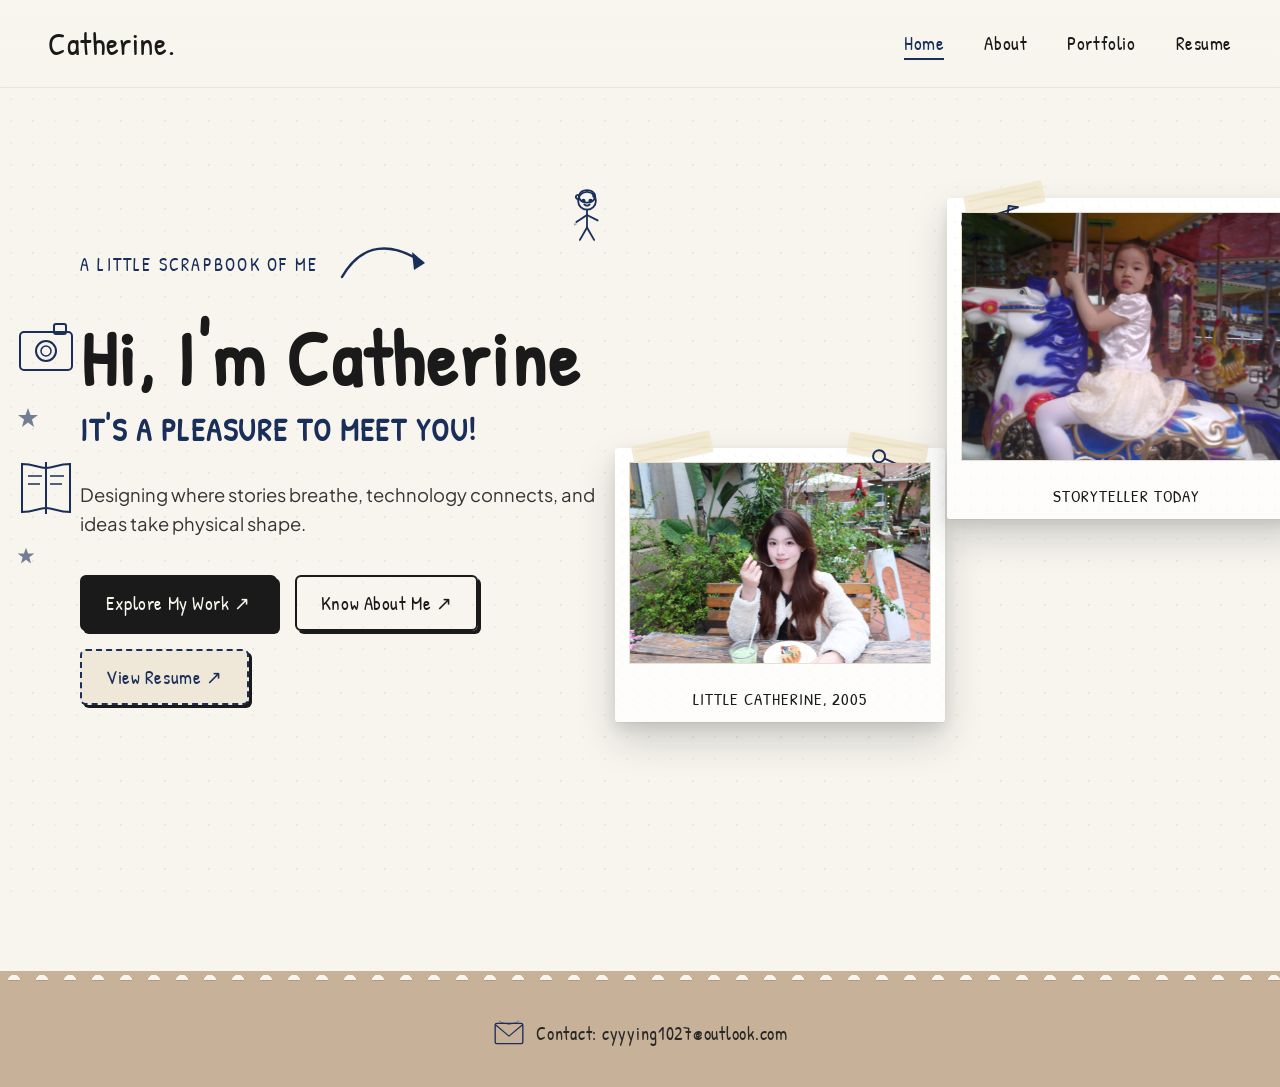
==== commit 825601c5: "Fix index.html hero image paths to match uppercase .JPG filenames" ====
--- a/index.html
+++ b/index.html
@@ -129,7 +129,7 @@
         <span class="tape tape-tr"><svg width="80" height="22" viewBox="0 0 80 22"><use href="#tape-strip"/></svg></span>
         <svg class="pin pin-tr wiggle" width="64" height="16" viewBox="0 0 64 16"><use href="#safety-pin"/></svg>
         <div class="polaroid-img">
-          <img src="assets/childhood.jpg" alt="Little Catherine, 2005" loading="eager" decoding="async" style="width: 100%; height: 100%; object-fit: cover; display: block;" />
+          <img src="assets/present.JPG" alt="Little Catherine, 2005" loading="eager" decoding="async" style="width: 100%; height: 100%; object-fit: cover; display: block;" />
         </div>
         <div class="polaroid-caption">LITTLE CATHERINE, 2005</div>
       </article>
@@ -138,7 +138,7 @@
         <span class="tape tape-tl"><svg width="80" height="22" viewBox="0 0 80 22"><use href="#tape-strip"/></svg></span>
         <svg class="pin pin-tl wiggle" width="64" height="16" viewBox="0 0 64 16"><use href="#safety-pin"/></svg>
         <div class="polaroid-img">
-          <img src="assets/present.jpg" alt="Storyteller Catherine today" loading="eager" decoding="async" style="width: 100%; height: 100%; object-fit: cover; display: block;" />
+          <img src="assets/childhood.JPG" alt="Storyteller Catherine today" loading="eager" decoding="async" style="width: 100%; height: 100%; object-fit: cover; display: block;" />
         </div>
         <div class="polaroid-caption">STORYTELLER TODAY</div>
       </article>
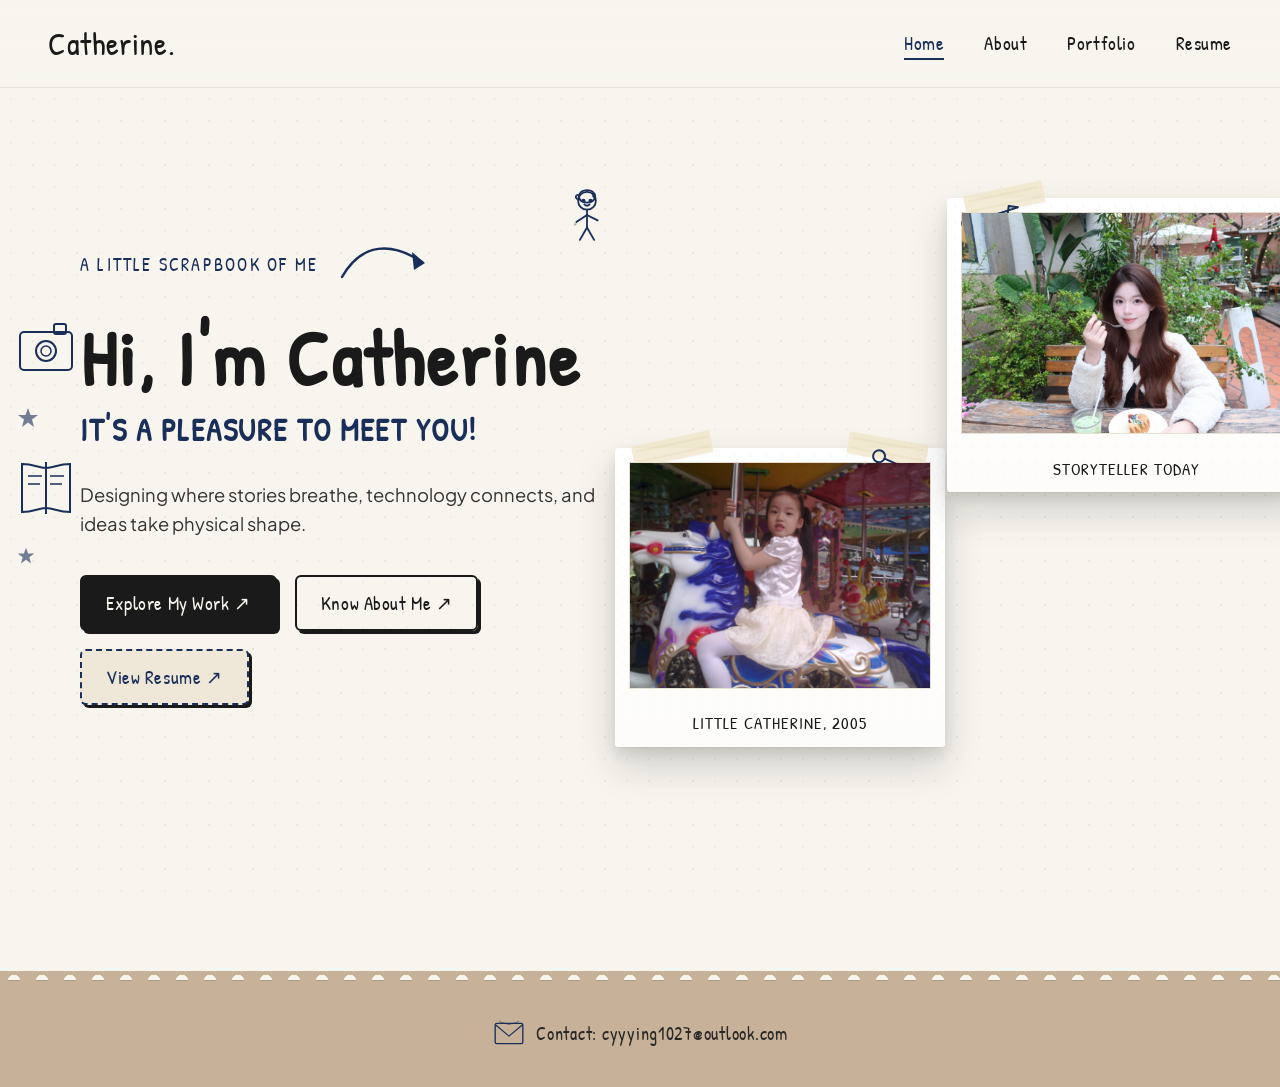
==== commit 0d84da4a: "Swap hero photos to match captions, preload hero images, add img fade-in CSS" ====
--- a/index.html
+++ b/index.html
@@ -7,6 +7,8 @@
   <link rel="preconnect" href="https://fonts.googleapis.com" />
   <link rel="preconnect" href="https://fonts.gstatic.com" crossorigin />
   <link href="https://fonts.googleapis.com/css2?family=Patrick+Hand&family=Plus+Jakarta+Sans:wght@400;500;600&display=swap" rel="stylesheet" />
+  <link rel="preload" as="image" href="assets/present.JPG" />
+  <link rel="preload" as="image" href="assets/childhood.JPG" />
   <link rel="stylesheet" href="style.css" />
 </head>
 <body class="paper-bg">
@@ -129,7 +131,7 @@
         <span class="tape tape-tr"><svg width="80" height="22" viewBox="0 0 80 22"><use href="#tape-strip"/></svg></span>
         <svg class="pin pin-tr wiggle" width="64" height="16" viewBox="0 0 64 16"><use href="#safety-pin"/></svg>
         <div class="polaroid-img">
-          <img src="assets/present.JPG" alt="Little Catherine, 2005" loading="eager" decoding="async" style="width: 100%; height: 100%; object-fit: cover; display: block;" />
+          <img src="assets/childhood.JPG" alt="Little Catherine, 2005" loading="eager" decoding="async" style="width: 100%; height: 100%; object-fit: cover; display: block;" />
         </div>
         <div class="polaroid-caption">LITTLE CATHERINE, 2005</div>
       </article>
@@ -138,7 +140,7 @@
         <span class="tape tape-tl"><svg width="80" height="22" viewBox="0 0 80 22"><use href="#tape-strip"/></svg></span>
         <svg class="pin pin-tl wiggle" width="64" height="16" viewBox="0 0 64 16"><use href="#safety-pin"/></svg>
         <div class="polaroid-img">
-          <img src="assets/childhood.JPG" alt="Storyteller Catherine today" loading="eager" decoding="async" style="width: 100%; height: 100%; object-fit: cover; display: block;" />
+          <img src="assets/present.JPG" alt="Storyteller Catherine today" loading="eager" decoding="async" style="width: 100%; height: 100%; object-fit: cover; display: block;" />
         </div>
         <div class="polaroid-caption">STORYTELLER TODAY</div>
       </article>
--- a/style.css
+++ b/style.css
@@ -42,6 +42,15 @@
 img {
   transform: translateZ(0);
   backface-visibility: hidden;
+  opacity: 0;
+  animation: imgFadeIn 0.7s var(--ease) forwards;
+  animation-delay: 20ms;
+  background-color: rgba(236, 231, 215, 0.55);
+}
+
+@keyframes imgFadeIn {
+  from { opacity: 0; transform: translateZ(0) scale(1.008); filter: blur(1px); }
+  to   { opacity: 1; transform: translateZ(0) scale(1);     filter: blur(0); }
 }
 
 .paper-bg {
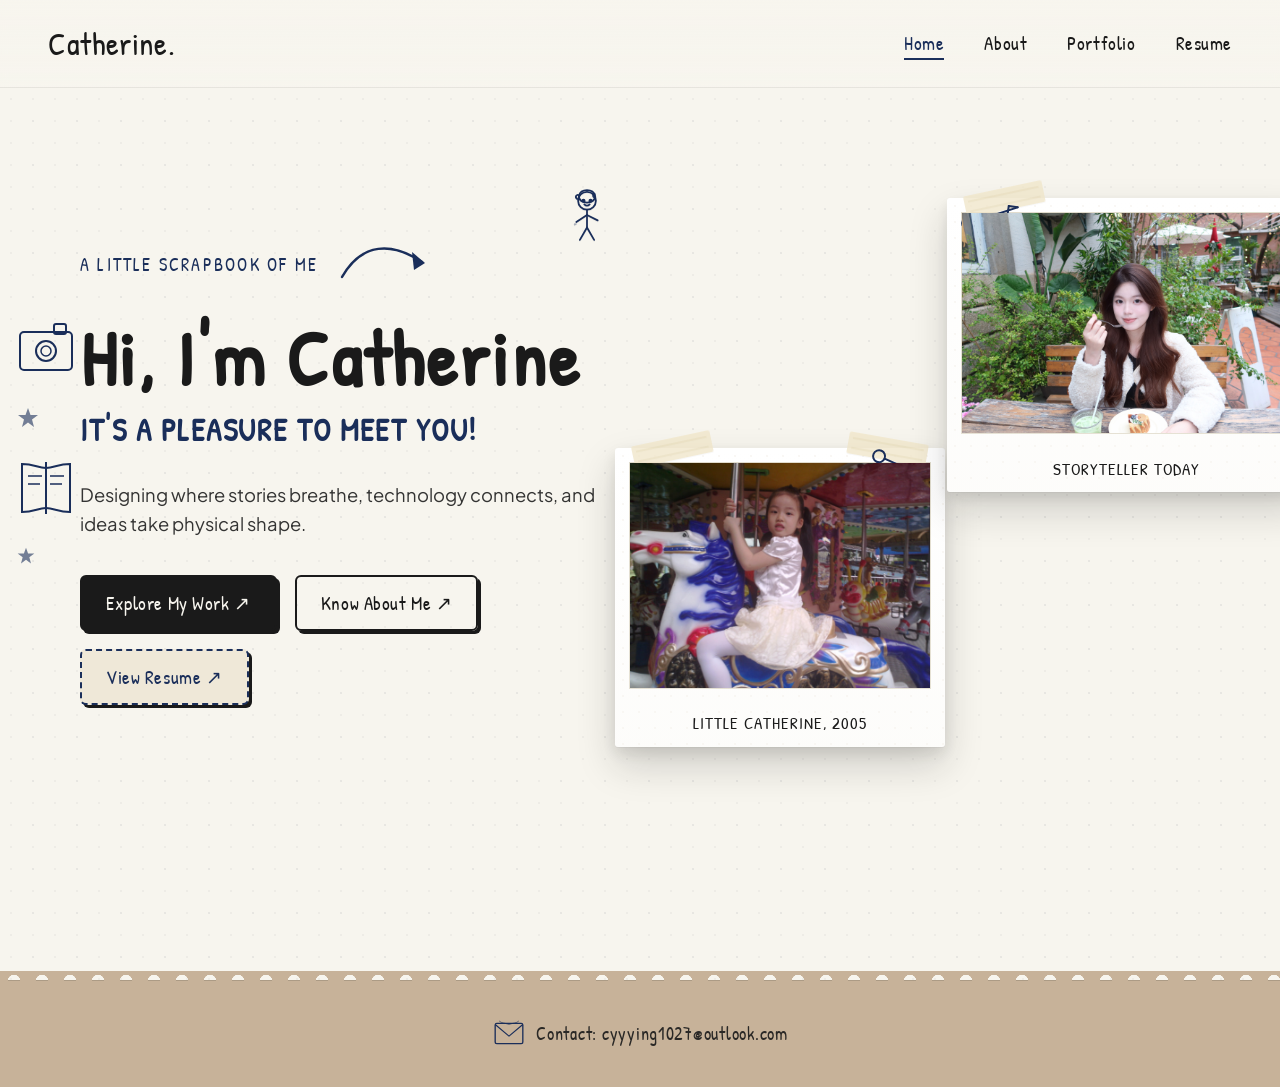
==== commit 74067bdb: "Bypass image cache and add smooth transition optimizations" ====
--- a/index.html
+++ b/index.html
@@ -7,8 +7,8 @@
   <link rel="preconnect" href="https://fonts.googleapis.com" />
   <link rel="preconnect" href="https://fonts.gstatic.com" crossorigin />
   <link href="https://fonts.googleapis.com/css2?family=Patrick+Hand&family=Plus+Jakarta+Sans:wght@400;500;600&display=swap" rel="stylesheet" />
-  <link rel="preload" as="image" href="assets/present.JPG" />
-  <link rel="preload" as="image" href="assets/childhood.JPG" />
+  <link rel="preload" as="image" href="assets/present.JPG?v=2" />
+  <link rel="preload" as="image" href="assets/childhood.JPG?v=2" />
   <link rel="stylesheet" href="style.css" />
 </head>
 <body class="paper-bg">
@@ -131,7 +131,7 @@
         <span class="tape tape-tr"><svg width="80" height="22" viewBox="0 0 80 22"><use href="#tape-strip"/></svg></span>
         <svg class="pin pin-tr wiggle" width="64" height="16" viewBox="0 0 64 16"><use href="#safety-pin"/></svg>
         <div class="polaroid-img">
-          <img src="assets/childhood.JPG" alt="Little Catherine, 2005" loading="eager" decoding="async" style="width: 100%; height: 100%; object-fit: cover; display: block;" />
+          <img src="assets/childhood.JPG?v=2" alt="Little Catherine, 2005" loading="eager" decoding="async" style="width: 100%; height: 100%; object-fit: cover; display: block;" />
         </div>
         <div class="polaroid-caption">LITTLE CATHERINE, 2005</div>
       </article>
@@ -140,7 +140,7 @@
         <span class="tape tape-tl"><svg width="80" height="22" viewBox="0 0 80 22"><use href="#tape-strip"/></svg></span>
         <svg class="pin pin-tl wiggle" width="64" height="16" viewBox="0 0 64 16"><use href="#safety-pin"/></svg>
         <div class="polaroid-img">
-          <img src="assets/present.JPG" alt="Storyteller Catherine today" loading="eager" decoding="async" style="width: 100%; height: 100%; object-fit: cover; display: block;" />
+          <img src="assets/present.JPG?v=2" alt="Storyteller Catherine today" loading="eager" decoding="async" style="width: 100%; height: 100%; object-fit: cover; display: block;" />
         </div>
         <div class="polaroid-caption">STORYTELLER TODAY</div>
       </article>
--- a/style.css
+++ b/style.css
@@ -24,6 +24,23 @@
   line-height: 1.6;
   -webkit-font-smoothing: antialiased;
   -moz-osx-font-smoothing: grayscale;
+}
+
+body {
+  opacity: 0;
+  animation: pageFadeIn 0.35s var(--ease) both;
+  animation-delay: 10ms;
+  transition: opacity 0.2s var(--ease);
+  will-change: opacity;
+}
+
+body.is-leaving {
+  opacity: 0;
+}
+
+@keyframes pageFadeIn {
+  from { opacity: 0; transform: translateZ(0) translateY(4px); }
+  to   { opacity: 1; transform: translateZ(0) translateY(0); }
 }
 
 img,
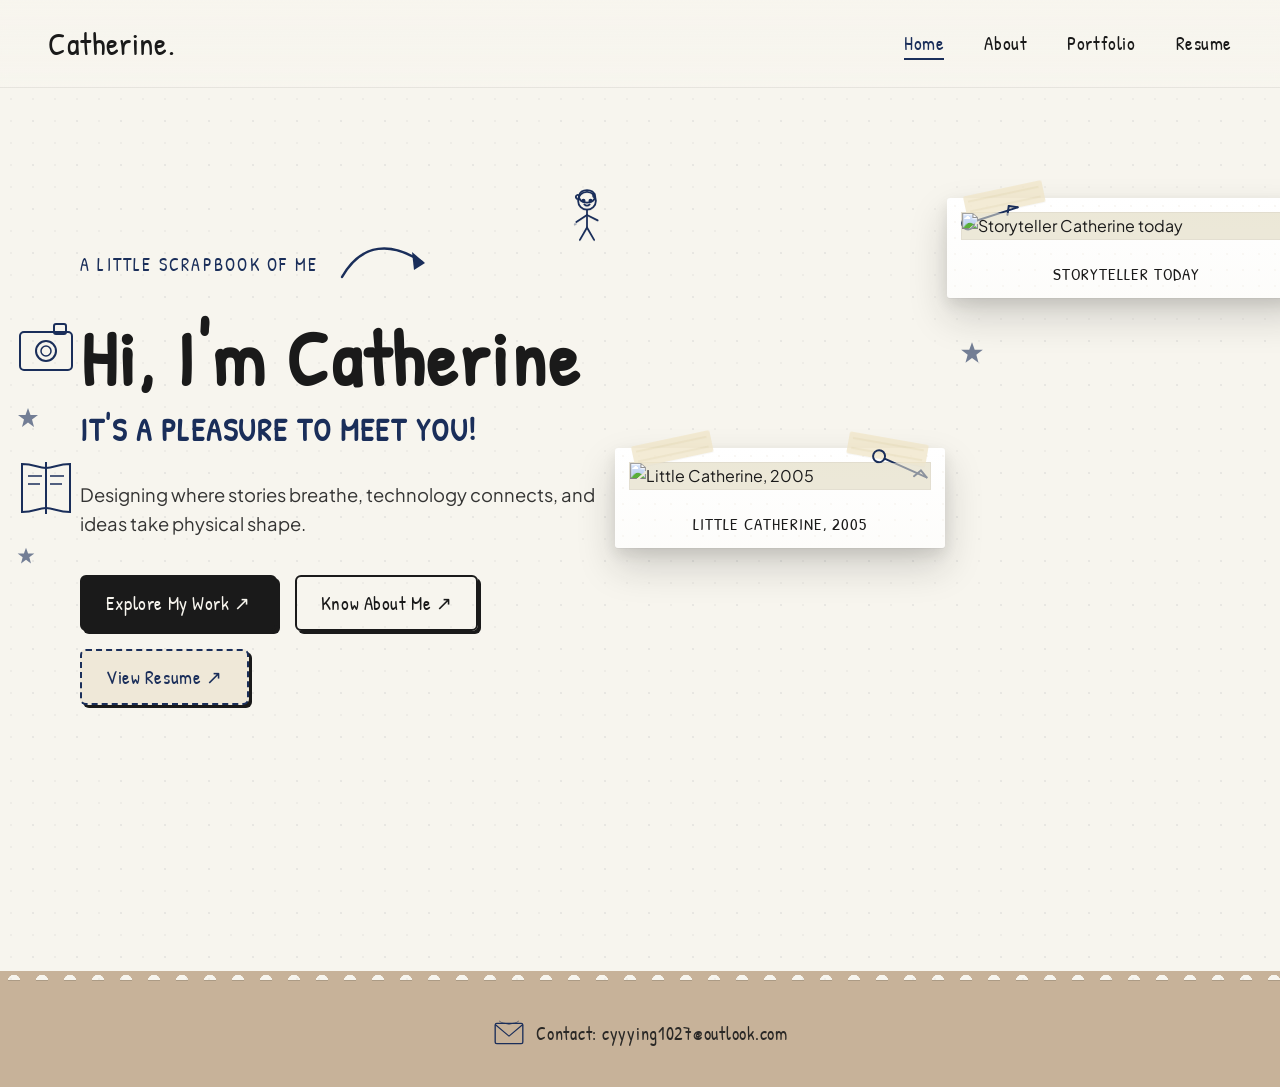
==== commit dc19c89a: "Migrate image assets to high-speed CDN" ====
--- a/index.html
+++ b/index.html
@@ -7,8 +7,8 @@
   <link rel="preconnect" href="https://fonts.googleapis.com" />
   <link rel="preconnect" href="https://fonts.gstatic.com" crossorigin />
   <link href="https://fonts.googleapis.com/css2?family=Patrick+Hand&family=Plus+Jakarta+Sans:wght@400;500;600&display=swap" rel="stylesheet" />
-  <link rel="preload" as="image" href="assets/present.JPG?v=2" />
-  <link rel="preload" as="image" href="assets/childhood.JPG?v=2" />
+  <link rel="preload" as="image" href="https://i.postimg.cc/gwXPsDqn/present.jpg" />
+  <link rel="preload" as="image" href="https://i.postimg.cc/CZBV7NHD/childhood.jpg" />
   <link rel="stylesheet" href="style.css" />
 </head>
 <body class="paper-bg">
@@ -131,7 +131,7 @@
         <span class="tape tape-tr"><svg width="80" height="22" viewBox="0 0 80 22"><use href="#tape-strip"/></svg></span>
         <svg class="pin pin-tr wiggle" width="64" height="16" viewBox="0 0 64 16"><use href="#safety-pin"/></svg>
         <div class="polaroid-img">
-          <img src="assets/childhood.JPG?v=2" alt="Little Catherine, 2005" loading="eager" decoding="async" style="width: 100%; height: 100%; object-fit: cover; display: block;" />
+          <img src="https://i.postimg.cc/CZBV7NHD/childhood.jpg" alt="Little Catherine, 2005" loading="eager" decoding="async" style="width: 100%; height: 100%; object-fit: cover; display: block;" />
         </div>
         <div class="polaroid-caption">LITTLE CATHERINE, 2005</div>
       </article>
@@ -140,7 +140,7 @@
         <span class="tape tape-tl"><svg width="80" height="22" viewBox="0 0 80 22"><use href="#tape-strip"/></svg></span>
         <svg class="pin pin-tl wiggle" width="64" height="16" viewBox="0 0 64 16"><use href="#safety-pin"/></svg>
         <div class="polaroid-img">
-          <img src="assets/present.JPG?v=2" alt="Storyteller Catherine today" loading="eager" decoding="async" style="width: 100%; height: 100%; object-fit: cover; display: block;" />
+          <img src="https://i.postimg.cc/gwXPsDqn/present.jpg" alt="Storyteller Catherine today" loading="eager" decoding="async" style="width: 100%; height: 100%; object-fit: cover; display: block;" />
         </div>
         <div class="polaroid-caption">STORYTELLER TODAY</div>
       </article>
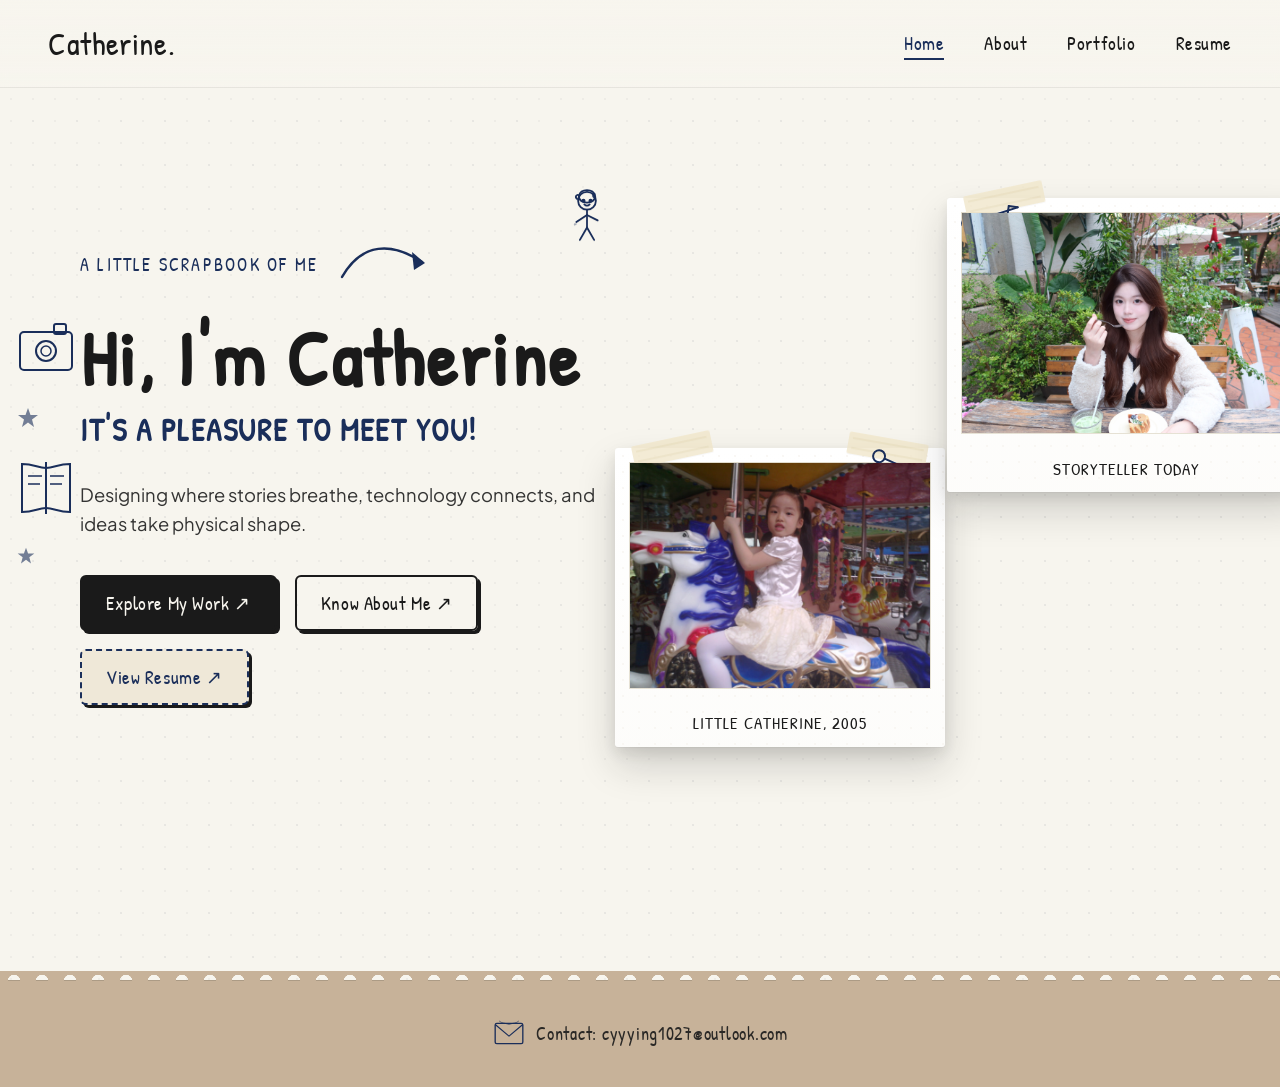
==== commit a3a7c26a: "Revert to full HD original local assets" ====
--- a/index.html
+++ b/index.html
@@ -7,8 +7,8 @@
   <link rel="preconnect" href="https://fonts.googleapis.com" />
   <link rel="preconnect" href="https://fonts.gstatic.com" crossorigin />
   <link href="https://fonts.googleapis.com/css2?family=Patrick+Hand&family=Plus+Jakarta+Sans:wght@400;500;600&display=swap" rel="stylesheet" />
-  <link rel="preload" as="image" href="https://i.postimg.cc/gwXPsDqn/present.jpg" />
-  <link rel="preload" as="image" href="https://i.postimg.cc/CZBV7NHD/childhood.jpg" />
+  <link rel="preload" as="image" href="assets/present.JPG" />
+  <link rel="preload" as="image" href="assets/childhood.JPG" />
   <link rel="stylesheet" href="style.css" />
 </head>
 <body class="paper-bg">
@@ -131,7 +131,7 @@
         <span class="tape tape-tr"><svg width="80" height="22" viewBox="0 0 80 22"><use href="#tape-strip"/></svg></span>
         <svg class="pin pin-tr wiggle" width="64" height="16" viewBox="0 0 64 16"><use href="#safety-pin"/></svg>
         <div class="polaroid-img">
-          <img src="https://i.postimg.cc/CZBV7NHD/childhood.jpg" alt="Little Catherine, 2005" loading="eager" decoding="async" style="width: 100%; height: 100%; object-fit: cover; display: block;" />
+          <img src="assets/childhood.JPG" alt="Little Catherine, 2005" loading="eager" decoding="async" style="width: 100%; height: 100%; object-fit: cover; display: block;" />
         </div>
         <div class="polaroid-caption">LITTLE CATHERINE, 2005</div>
       </article>
@@ -140,7 +140,7 @@
         <span class="tape tape-tl"><svg width="80" height="22" viewBox="0 0 80 22"><use href="#tape-strip"/></svg></span>
         <svg class="pin pin-tl wiggle" width="64" height="16" viewBox="0 0 64 16"><use href="#safety-pin"/></svg>
         <div class="polaroid-img">
-          <img src="https://i.postimg.cc/gwXPsDqn/present.jpg" alt="Storyteller Catherine today" loading="eager" decoding="async" style="width: 100%; height: 100%; object-fit: cover; display: block;" />
+          <img src="assets/present.JPG" alt="Storyteller Catherine today" loading="eager" decoding="async" style="width: 100%; height: 100%; object-fit: cover; display: block;" />
         </div>
         <div class="polaroid-caption">STORYTELLER TODAY</div>
       </article>
--- a/style.css
+++ b/style.css
@@ -45,8 +45,7 @@
 
 img,
 video {
-  image-rendering: -webkit-optimize-contrast;
-  image-rendering: crisp-edges;
+  image-rendering: auto;
   image-orientation: from-image;
 }
 
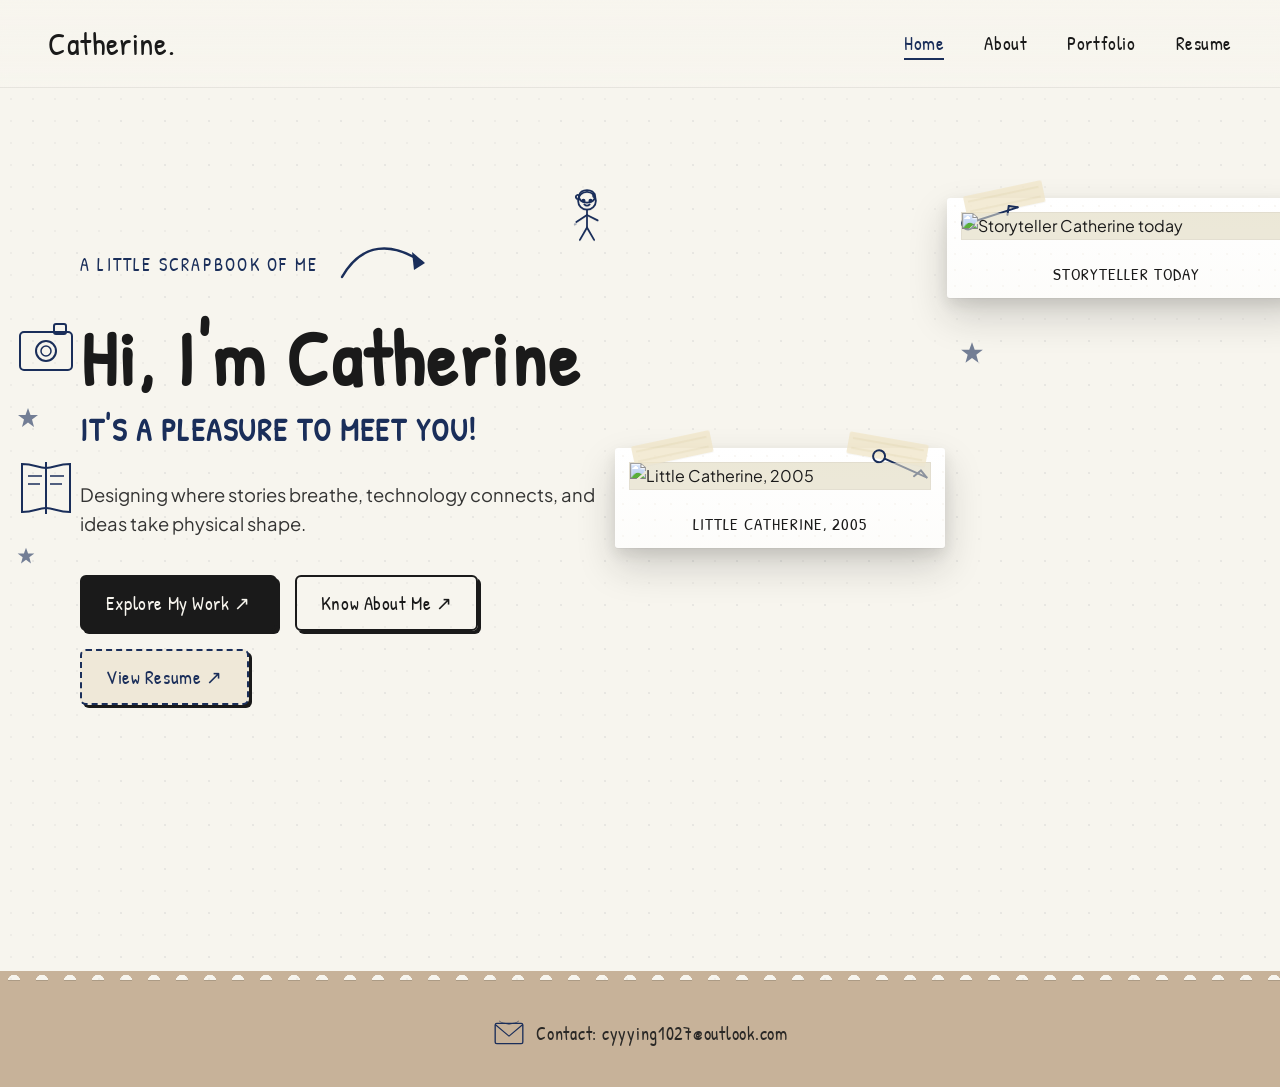
==== commit c1b03437: "Update high-definition ImgBB CDN image links" ====
--- a/index.html
+++ b/index.html
@@ -7,8 +7,8 @@
   <link rel="preconnect" href="https://fonts.googleapis.com" />
   <link rel="preconnect" href="https://fonts.gstatic.com" crossorigin />
   <link href="https://fonts.googleapis.com/css2?family=Patrick+Hand&family=Plus+Jakarta+Sans:wght@400;500;600&display=swap" rel="stylesheet" />
-  <link rel="preload" as="image" href="assets/present.JPG" />
-  <link rel="preload" as="image" href="assets/childhood.JPG" />
+  <link rel="preload" as="image" href="https://i.ibb.co/PsW5t46K/present.jpg" />
+  <link rel="preload" as="image" href="https://i.ibb.co/mF9DbCNT/childhood.jpg" />
   <link rel="stylesheet" href="style.css" />
 </head>
 <body class="paper-bg">
@@ -131,7 +131,7 @@
         <span class="tape tape-tr"><svg width="80" height="22" viewBox="0 0 80 22"><use href="#tape-strip"/></svg></span>
         <svg class="pin pin-tr wiggle" width="64" height="16" viewBox="0 0 64 16"><use href="#safety-pin"/></svg>
         <div class="polaroid-img">
-          <img src="assets/childhood.JPG" alt="Little Catherine, 2005" loading="eager" decoding="async" style="width: 100%; height: 100%; object-fit: cover; display: block;" />
+          <img src="https://i.ibb.co/mF9DbCNT/childhood.jpg" alt="Little Catherine, 2005" loading="eager" decoding="async" style="width: 100%; height: 100%; object-fit: cover; display: block;" />
         </div>
         <div class="polaroid-caption">LITTLE CATHERINE, 2005</div>
       </article>
@@ -140,7 +140,7 @@
         <span class="tape tape-tl"><svg width="80" height="22" viewBox="0 0 80 22"><use href="#tape-strip"/></svg></span>
         <svg class="pin pin-tl wiggle" width="64" height="16" viewBox="0 0 64 16"><use href="#safety-pin"/></svg>
         <div class="polaroid-img">
-          <img src="assets/present.JPG" alt="Storyteller Catherine today" loading="eager" decoding="async" style="width: 100%; height: 100%; object-fit: cover; display: block;" />
+          <img src="https://i.ibb.co/PsW5t46K/present.jpg" alt="Storyteller Catherine today" loading="eager" decoding="async" style="width: 100%; height: 100%; object-fit: cover; display: block;" />
         </div>
         <div class="polaroid-caption">STORYTELLER TODAY</div>
       </article>
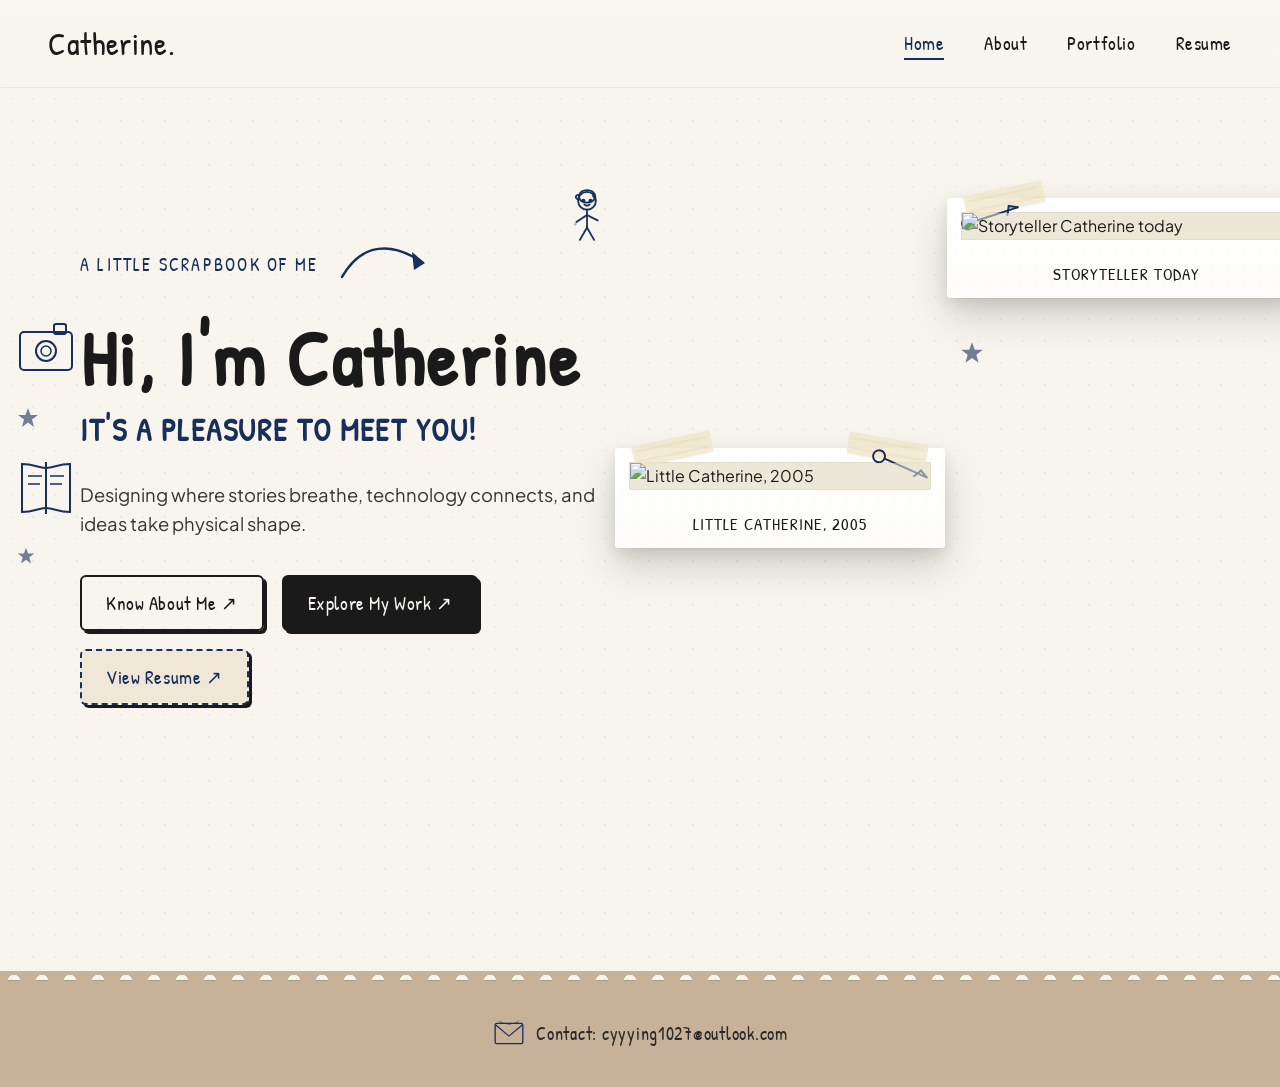
==== commit 48492893: "Swap order of Know About Me and Explore My Work buttons" ====
--- a/index.html
+++ b/index.html
@@ -106,11 +106,11 @@
       <h2 class="hero-subtitle">IT'S A PLEASURE TO MEET YOU!</h2>
       <p class="hero-bio">Designing where stories breathe, technology connects, and ideas take physical shape.</p>
       <div class="hero-cta hero-cta--three">
+        <a href="about.html" class="btn-hand btn-ghost">
+          Know About Me ↗
+        </a>
         <a href="portfolio.html" class="btn-hand btn-primary">
           Explore My Work ↗
-        </a>
-        <a href="about.html" class="btn-hand btn-ghost">
-          Know About Me ↗
         </a>
         <a href="assets/resume.pdf" target="_blank" rel="noopener" class="btn-hand btn-ghost btn-ghost--alt">
           View Resume ↗
